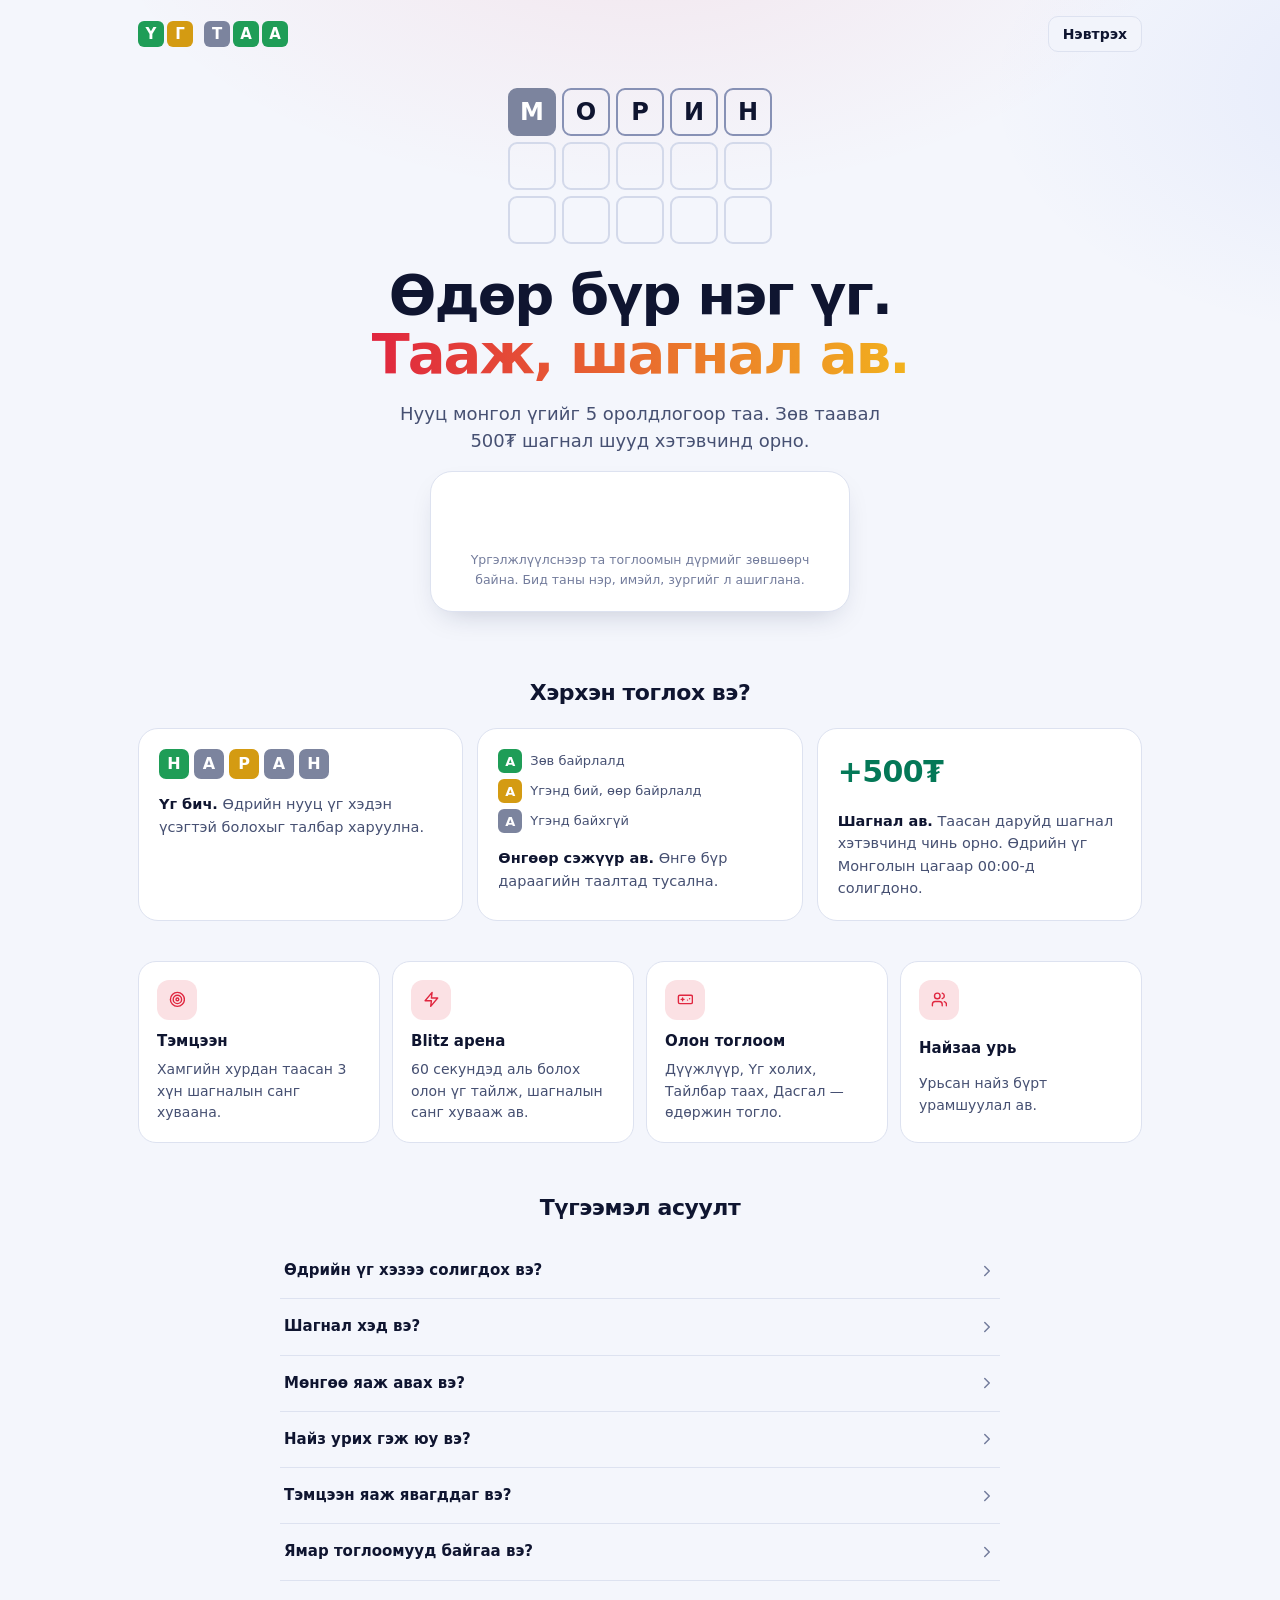
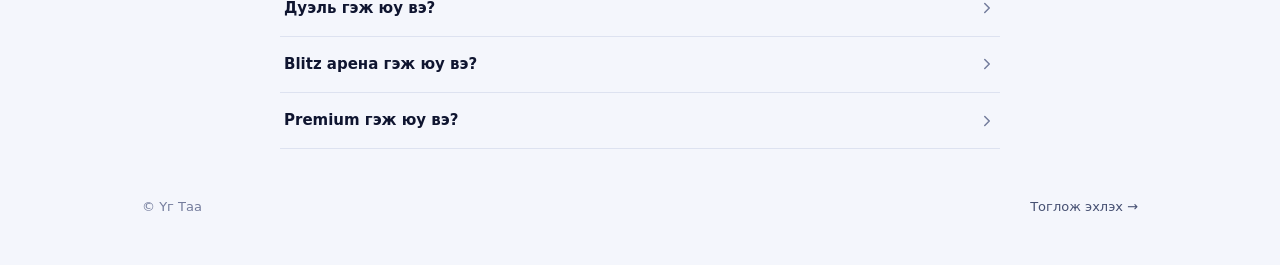
==== index.html @ ca72cfa9 "v7.2: More ways to earn — duels, revives, weekly Premium, sponsors - Duel: 1v1 staked Blitz on ident" ====
<!doctype html>
<html lang="mn">
<head>
  <meta charset="utf-8">
  <meta name="viewport" content="width=device-width, initial-scale=1, viewport-fit=cover">
  <title>Үг Таа — Өдөр бүр шинэ монгол үг</title>
  <meta name="description" content="Өдөр бүр нэг нууц монгол үгийг 5 оролдлогоор таа. Дүүжлүүр, Үг холих, Тайлбар таах, Blitz арена — мөнгөн шагнал, тэмцээн, найзуудтайгаа өрсөлдөөн.">
  <meta http-equiv="Content-Security-Policy" content="default-src 'self'; script-src 'self' 'sha256-nlS+d8KYnRBA+S2OJhZSYxseZldWnzMg7IrddpOJEwk=' https://accounts.google.com/gsi/client https://cdn.jsdelivr.net; style-src 'self' 'unsafe-inline' https://fonts.googleapis.com https://accounts.google.com/gsi/style; font-src 'self' https://fonts.gstatic.com; img-src 'self' data: blob: https:; connect-src 'self' https://accounts.google.com/gsi/; frame-src https://accounts.google.com/gsi/; worker-src 'self'; manifest-src 'self'; base-uri 'self'; form-action 'self'; object-src 'none'">
  <meta name="theme-color" content="#0a0f1f">
  <meta name="color-scheme" content="dark light">
  <meta name="apple-mobile-web-app-capable" content="yes">
  <meta name="mobile-web-app-capable" content="yes">
  <meta name="apple-mobile-web-app-status-bar-style" content="black-translucent">
  <meta name="apple-mobile-web-app-title" content="Үг Таа">
  <meta property="og:type" content="website">
  <meta property="og:title" content="Үг Таа — Өдөр бүр шинэ монгол үг">
  <meta property="og:description" content="Нууц үгийг 5 оролдлогоор тааж, мөнгөн шагнал ав. Найзуудтайгаа өрсөлд!">
  <meta property="og:url" content="https://vgtaa.fwh.is/">
  <meta property="og:image" content="https://vgtaa.fwh.is/icons/og.png">
  <meta property="og:image:width" content="1200">
  <meta property="og:image:height" content="630">
  <meta name="twitter:card" content="summary_large_image">
  <link rel="manifest" href="manifest.webmanifest">
  <link rel="icon" href="icons/icon.svg" type="image/svg+xml">
  <link rel="apple-touch-icon" href="icons/apple-touch-icon.png">
  <link rel="preconnect" href="https://fonts.googleapis.com">
  <link rel="preconnect" href="https://fonts.gstatic.com" crossorigin>
  <link rel="stylesheet" href="https://fonts.googleapis.com/css2?family=Rubik:wght@400..800&display=swap">
  <link rel="stylesheet" href="index.css?v=7.2.0">
  <script>(function(){try{var p=JSON.parse(localStorage.getItem('ugtaa:prefs')||'{}'),d=document.documentElement;if(p.theme==='dark'||p.theme==='light')d.setAttribute('data-theme',p.theme);if(p.contrast)d.setAttribute('data-contrast','high');}catch(e){}})();</script>
</head>
<body>
  <a class="skip-link" href="#main">Үндсэн агуулга руу шилжих</a>

  <!-- ===== Ачаалж байна ===== -->
  <div class="splash" id="splash" aria-hidden="true">
    <div class="logo-tiles logo-lg">
      <span class="lt s-correct">Ү</span><span class="lt s-present">Г</span><span class="lt-gap"></span><span class="lt s-absent">Т</span><span class="lt s-correct">А</span><span class="lt s-correct">А</span>
    </div>
  </div>

  <!-- ===== Нүүр хуудас (нэвтрээгүй) ===== -->
  <div class="landing" id="landing" hidden>
    <header class="landing-top">
      <a class="brand" href="./" aria-label="Үг Таа">
        <span class="logo-tiles"><span class="lt s-correct">Ү</span><span class="lt s-present">Г</span><span class="lt-gap"></span><span class="lt s-absent">Т</span><span class="lt s-correct">А</span><span class="lt s-correct">А</span></span>
      </a>
      <a class="btn btn-ghost btn-sm" href="#login">Нэвтрэх</a>
    </header>

    <section class="hero">
      <div class="hero-board" id="hero-board" aria-hidden="true"></div>
      <h1 class="hero-title">Өдөр бүр нэг үг.<br><span class="accent-text">Тааж, шагнал ав.</span></h1>
      <p class="hero-sub" id="hero-sub">Нууц монгол үгийг 5 оролдлогоор таа. Зөв таавал мөнгөн шагнал шууд хэтэвчинд орно.</p>
      <div class="hero-live" id="hero-live" hidden></div>

      <div class="login-card" id="login">
        <div class="inapp-warning" id="inapp-warning" hidden></div>
        <div class="ref-note" id="ref-note" hidden></div>
        <div class="gsi-slot" id="gsi-btn" data-gsi></div>
        <p class="gsi-fallback" id="gsi-fallback" hidden>Google нэвтрэлт ачаалагдсангүй. Интернэтээ шалгаад <button type="button" class="link-btn" data-action="reload">дахин ачаалах</button>.</p>
        <p class="fine">Үргэлжлүүлснээр та тоглоомын дүрмийг зөвшөөрч байна. Бид таны нэр, имэйл, зургийг л ашиглана.</p>
      </div>
    </section>

    <section class="how">
      <h2 class="section-h">Хэрхэн тоглох вэ?</h2>
      <ol class="steps">
        <li class="step">
          <div class="step-demo">
            <span class="tile mini" data-state="correct">Н</span><span class="tile mini" data-state="absent">А</span><span class="tile mini" data-state="present">Р</span><span class="tile mini" data-state="absent">А</span><span class="tile mini" data-state="absent">Н</span>
          </div>
          <div class="step-text"><b>Үг бич.</b> Өдрийн нууц үг хэдэн үсэгтэй болохыг талбар харуулна.</div>
        </li>
        <li class="step">
          <div class="step-legend">
            <span><span class="tile mini" data-state="correct">А</span> Зөв байрлалд</span>
            <span><span class="tile mini" data-state="present">А</span> Үгэнд бий, өөр байрлалд</span>
            <span><span class="tile mini" data-state="absent">А</span> Үгэнд байхгүй</span>
          </div>
          <div class="step-text"><b>Өнгөөр сэжүүр ав.</b> Өнгө бүр дараагийн таалтад тусална.</div>
        </li>
        <li class="step">
          <div class="step-reward" id="step-reward">+5,000₮</div>
          <div class="step-text"><b>Шагнал ав.</b> Таасан даруйд шагнал хэтэвчинд чинь орно. Өдрийн үг Монголын цагаар 00:00-д солигдоно.</div>
        </li>
      </ol>
    </section>

    <section class="features">
      <div class="feature"><div class="feature-ic" data-icon="target"></div><b>Тэмцээн</b><span>Хамгийн хурдан таасан 3 хүн шагналын санг хуваана.</span></div>
      <div class="feature"><div class="feature-ic" data-icon="zap"></div><b>Blitz арена</b><span>60 секундэд аль болох олон үг тайлж, шагналын санг хувааж ав.</span></div>
      <div class="feature"><div class="feature-ic" data-icon="gamepad"></div><b>Олон тоглоом</b><span>Дүүжлүүр, Үг холих, Тайлбар таах, Дасгал — өдөржин тогло.</span></div>
      <div class="feature"><div class="feature-ic" data-icon="users"></div><b>Найзаа урь</b><span>Урьсан найз бүрт урамшуулал ав.</span></div>
    </section>

    <section class="faq">
      <h2 class="section-h">Түгээмэл асуулт</h2>
      <div id="faq-list"></div>
    </section>

    <footer class="landing-foot">
      <span>© Үг Таа</span>
      <a href="#login">Тоглож эхлэх →</a>
    </footer>
  </div>

  <!-- ===== Апп (нэвтэрсэн) ===== -->
  <div class="app" id="app" hidden>
    <header class="topbar">
      <a class="brand" href="#/play" aria-label="Үг Таа — өдрийн үг">
        <span class="logo-tiles"><span class="lt s-correct">Ү</span><span class="lt s-present">Г</span><span class="lt-gap"></span><span class="lt s-absent">Т</span><span class="lt s-correct">А</span><span class="lt s-correct">А</span></span>
      </a>
      <div class="topbar-actions">
        <button class="icon-btn" type="button" data-action="help" aria-label="Заавар" data-icon="help"></button>
        <button class="icon-btn" type="button" data-action="stats" aria-label="Статистик" data-icon="chart"></button>
        <button class="icon-btn" type="button" data-action="settings" aria-label="Тохиргоо" data-icon="sliders"></button>
        <a class="balance-pill" href="#/wallet" aria-label="Хэтэвч"><span id="balance">0</span><span class="cur">₮</span></a>
      </div>
    </header>

    <main id="main" tabindex="-1">
      <section class="page page-play" id="page-play" hidden>
        <div class="play-head">
          <div class="play-title">
            <div class="play-mode" id="play-mode">Өдрийн үг</div>
            <div class="play-meta" id="play-meta">&nbsp;</div>
          </div>
          <div class="play-badges" id="play-badges"></div>
        </div>
        <div class="play-banner" id="play-banner" hidden></div>
        <div class="hint-strip" id="hint-strip" hidden></div>
        <div class="board-wrap" id="board-wrap">
          <div class="board" id="board" role="grid" aria-label="Тоглоомын талбар"></div>
        </div>
        <div class="play-foot" id="play-foot" hidden></div>
        <div class="keyboard" id="keyboard" role="group" aria-label="Монгол гар"></div>
      </section>

      <section class="page" id="page-archive" hidden></section>
      <section class="page" id="page-games" hidden></section>
      <section class="page page-mini" id="page-g" hidden></section>
      <section class="page" id="page-leaders" hidden></section>
      <section class="page" id="page-tournament" hidden></section>
      <section class="page" id="page-wallet" hidden></section>
      <section class="page" id="page-topup" hidden></section>
      <section class="page" id="page-profile" hidden></section>
      <section class="page" id="page-referral" hidden></section>
      <section class="page" id="page-premium" hidden></section>
      <section class="page page-wide" id="page-admin" hidden></section>
    </main>

    <nav class="tabbar" aria-label="Үндсэн цэс">
      <a class="tab" href="#/play" data-tab="play"><span data-icon="grid"></span><span>Тоглох</span></a>
      <a class="tab" href="#/games" data-tab="games"><span data-icon="gamepad"></span><span>Тоглоом</span></a>
      <a class="tab" href="#/tournament" data-tab="tournament"><span data-icon="target"></span><span>Тэмцээн</span></a>
      <a class="tab" href="#/wallet" data-tab="wallet"><span data-icon="wallet"></span><span>Хэтэвч</span></a>
      <a class="tab" href="#/profile" data-tab="profile"><span data-icon="user"></span><span>Би</span></a>
    </nav>
  </div>

  <div class="toasts" id="toasts" aria-live="polite" aria-atomic="false"></div>
  <div id="modal-root"></div>
  <div class="offline-bar" id="offline-bar" hidden>Интернэт холболт тасарлаа — дахин холбогдохыг хүлээж байна…</div>
  <canvas class="confetti" id="confetti" aria-hidden="true"></canvas>

  <noscript><div class="noscript">Үг Таа тоглохын тулд хөтчийнхөө JavaScript-ийг идэвхжүүлнэ үү.</div></noscript>

  <script src="https://accounts.google.com/gsi/client" async defer></script>
  <script src="index.js?v=7.2.0" defer></script>
</body>
</html>
---- index.css ----
/* ============================================================
   Үг Таа — index.css v6
   Дизайны токенууд → суурь → бүрэлдэхүүн → хуудсууд
   ============================================================ */

/* ── 1. Токенууд ─────────────────────────────────────────── */
:root {
  --font: 'Rubik', system-ui, -apple-system, 'Segoe UI', Roboto, 'Noto Sans', sans-serif;
  --mono: ui-monospace, 'SF Mono', 'Cascadia Mono', Menlo, Consolas, monospace;

  --bg: #0a0f1f;
  --bg-soft: #0e1530;
  --surface: #131b36;
  --surface-2: #1a2447;
  --surface-3: #222e59;
  --line: #243060;
  --line-strong: #34427a;
  --text: #eef1fb;
  --text-2: #aeb7d8;
  --text-3: #7883ab;

  --accent: #ef3e55;
  --accent-hover: #ff566b;
  --gold: #f6bd3a;
  --gold-text: #f6bd3a;
  --blue: #6b93ff;
  --good: #34d399;
  --warn: #fbbf24;
  --bad: #fb7185;

  --correct: #22a45d;
  --present: #dba21f;
  --absent: #2b3558;
  --tile-ink: #ffffff;
  --tile-line: #2b3868;
  --tile-line-strong: #5d6ca8;
  --key-bg: #283361;
  --key-ink: #eef1fb;
  --absent-key-ink: rgba(238, 241, 251, .5);
  --bar: #56628f;

  --radius: 16px;
  --radius-sm: 10px;
  --shadow: 0 12px 32px -12px rgba(0, 0, 0, .55);
  --glow: radial-gradient(900px 480px at 50% -10%, rgba(239, 62, 85, .16), transparent 60%),
          radial-gradient(700px 420px at 110% 10%, rgba(107, 147, 255, .14), transparent 60%);

  --topbar-h: 56px;
  --tabbar-h: 62px;
  --tabbar-gap: 0px;
  --safe-b: env(safe-area-inset-bottom, 0px);
  --maxw: 560px;
  color-scheme: dark;
}

@media (prefers-color-scheme: light) {
  :root:not([data-theme="dark"]) {
    --bg: #f4f6fc; --bg-soft: #eaeef9; --surface: #ffffff; --surface-2: #f2f4fb; --surface-3: #e6eaf6;
    --line: #dde2f0; --line-strong: #c2cae1; --text: #0f1530; --text-2: #465072; --text-3: #737c9c;
    --accent: #e0263f; --accent-hover: #c91c34; --gold: #f2b21e; --gold-text: #9a6700; --blue: #3563e9;
    --good: #047857; --warn: #b45309; --bad: #e11d48;
    --correct: #1f9d57; --present: #d49b12; --absent: #7c849e; --tile-line: #d3d9ea; --tile-line-strong: #8791b5;
    --key-bg: #dfe4f2; --key-ink: #0f1530; --absent-key-ink: #ffffff; --bar: #a7afc8;
    --shadow: 0 12px 30px -14px rgba(20, 30, 70, .25);
    --glow: radial-gradient(900px 480px at 50% -10%, rgba(224, 38, 63, .08), transparent 60%),
            radial-gradient(700px 420px at 110% 10%, rgba(53, 99, 233, .08), transparent 60%);
    color-scheme: light;
  }
}
:root[data-theme="light"] {
  --bg: #f4f6fc; --bg-soft: #eaeef9; --surface: #ffffff; --surface-2: #f2f4fb; --surface-3: #e6eaf6;
  --line: #dde2f0; --line-strong: #c2cae1; --text: #0f1530; --text-2: #465072; --text-3: #737c9c;
  --accent: #e0263f; --accent-hover: #c91c34; --gold: #f2b21e; --gold-text: #9a6700; --blue: #3563e9;
  --good: #047857; --warn: #b45309; --bad: #e11d48;
  --correct: #1f9d57; --present: #d49b12; --absent: #7c849e; --tile-line: #d3d9ea; --tile-line-strong: #8791b5;
  --key-bg: #dfe4f2; --key-ink: #0f1530; --absent-key-ink: #ffffff; --bar: #a7afc8;
  --shadow: 0 12px 30px -14px rgba(20, 30, 70, .25);
  --glow: radial-gradient(900px 480px at 50% -10%, rgba(224, 38, 63, .08), transparent 60%),
          radial-gradient(700px 420px at 110% 10%, rgba(53, 99, 233, .08), transparent 60%);
  color-scheme: light;
}
/* Өнгө ялгах горим (улбар шар / цэнхэр) */
:root[data-contrast="high"] { --correct: #f5793a; --present: #3ea0f7; }

/* ── 2. Суурь ────────────────────────────────────────────── */
*, *::before, *::after { box-sizing: border-box; }
* { margin: 0; }
html { -webkit-text-size-adjust: 100%; -webkit-tap-highlight-color: transparent; }
body {
  font: 400 15px/1.55 var(--font);
  color: var(--text);
  background: var(--glow), var(--bg);
  background-attachment: fixed;
  min-height: 100vh;
  min-height: 100dvh;
  -webkit-font-smoothing: antialiased;
  overflow-x: hidden;
}
body.has-modal { overflow: hidden; }
a { color: inherit; text-decoration: none; }
button, input, select, textarea { font: inherit; color: inherit; }
button { cursor: pointer; background: none; border: 0; padding: 0; }
button:disabled { cursor: not-allowed; }
img, svg { display: block; max-width: 100%; }
[hidden] { display: none !important; }
:focus-visible { outline: 2px solid var(--blue); outline-offset: 2px; border-radius: 6px; }
::selection { background: color-mix(in srgb, var(--accent) 35%, transparent); }

.i { width: 1.2em; height: 1.2em; flex: none; fill: none; stroke: currentColor; stroke-width: 2; stroke-linecap: round; stroke-linejoin: round; }
.i.gold { color: var(--gold-text); width: 1em; height: 1em; display: inline-block; vertical-align: -2px; }
.muted { color: var(--text-3); }
.small { font-size: 13px; }
.center { text-align: center; }
.mono { font-family: var(--mono); font-variant-numeric: tabular-nums; letter-spacing: .02em; }
.pos { color: var(--good); }
.gold { color: var(--gold-text); }
.sr-only { position: absolute; width: 1px; height: 1px; overflow: hidden; clip: rect(0 0 0 0); white-space: nowrap; }

.skip-link { position: absolute; left: 12px; top: -48px; z-index: 100; background: var(--accent); color: #fff; padding: 8px 14px; border-radius: 10px; }
.skip-link:focus { top: 12px; }
.noscript { padding: 40px 20px; text-align: center; }

/* ── 3. Лого (үсгийн нүд) ────────────────────────────────── */
.logo-tiles { display: inline-flex; align-items: center; gap: 3px; }
.lt {
  width: 26px; height: 26px; border-radius: 6px; display: grid; place-items: center;
  font: 800 15px/1 var(--font); color: #fff; letter-spacing: 0;
}
.lt-gap { width: 5px; }
.lt.s-correct { background: var(--correct); }
.lt.s-present { background: var(--present); }
.lt.s-absent { background: var(--absent); }
.logo-lg .lt { width: 52px; height: 52px; border-radius: 11px; font-size: 30px; }
.logo-lg .lt-gap { width: 10px; }
.logo-lg { gap: 6px; }

.splash {
  position: fixed; inset: 0; z-index: 200; display: grid; place-items: center;
  background: var(--glow), var(--bg); transition: opacity .35s ease, visibility .35s;
}
.splash .lt { animation: splash-in .6s cubic-bezier(.2, .8, .3, 1.3) both; }
.splash .lt:nth-child(2) { animation-delay: .07s; }
.splash .lt:nth-child(4) { animation-delay: .14s; }
.splash .lt:nth-child(5) { animation-delay: .21s; }
.splash .lt:nth-child(6) { animation-delay: .28s; }
.splash.hide { opacity: 0; visibility: hidden; }
@keyframes splash-in { from { transform: scale(.4) rotateX(80deg); opacity: 0; } to { transform: none; opacity: 1; } }

/* ── 4. Товч ─────────────────────────────────────────────── */
.btn {
  display: inline-flex; align-items: center; justify-content: center; gap: 8px;
  height: 44px; padding: 0 18px; border-radius: 12px; border: 1px solid transparent;
  font: 600 15px/1 var(--font); white-space: nowrap; user-select: none;
  transition: transform .12s ease, background-color .15s ease, box-shadow .15s ease, opacity .15s ease;
}
.btn:active:not(:disabled) { transform: scale(.97); }
.btn:disabled { opacity: .55; }
.btn-primary { background: var(--accent); color: #fff; box-shadow: 0 8px 20px -10px var(--accent); }
.btn-primary:hover:not(:disabled) { background: var(--accent-hover); }
.btn-gold { background: linear-gradient(135deg, #fbd46a, #f0a51a); color: #2b1d00; box-shadow: 0 8px 22px -10px #f0a51a; }
.btn-ghost { background: var(--surface-2); color: var(--text); border-color: var(--line); }
.btn-ghost:hover:not(:disabled) { background: var(--surface-3); }
.btn-danger { background: var(--bad); color: #fff; }
.btn-danger-ghost { color: var(--bad); border-color: color-mix(in srgb, var(--bad) 40%, transparent); background: transparent; }
.btn-sm { height: 36px; padding: 0 14px; font-size: 14px; border-radius: 10px; }
.btn-xs { height: 30px; padding: 0 10px; font-size: 13px; border-radius: 9px; gap: 5px; }
.btn-lg { height: 54px; font-size: 16px; border-radius: 14px; }
.btn-block { width: 100%; white-space: normal; text-align: center; line-height: 1.25; height: auto; min-height: 44px; padding-top: 10px; padding-bottom: 10px; }
.btn-block.btn-lg { min-height: 54px; }
.link-btn { color: var(--blue); text-decoration: underline; }

.icon-btn {
  width: 40px; height: 40px; display: inline-grid; place-items: center; border-radius: 12px;
  color: var(--text-2); transition: background-color .15s, color .15s;
}
.icon-btn:hover { background: var(--surface-2); color: var(--text); }
.icon-btn .i { width: 22px; height: 22px; }
.icon-btn.sm { width: 32px; height: 32px; border-radius: 9px; }
.icon-btn.sm .i { width: 17px; height: 17px; }
.icon-btn.danger:hover { color: var(--bad); }

.chip {
  display: inline-flex; align-items: center; gap: 5px; height: 28px; padding: 0 10px;
  border-radius: 999px; background: var(--surface-2); border: 1px solid var(--line);
  font-size: 13px; font-weight: 600; color: var(--text-2); white-space: nowrap;
}
.chip .i { width: 15px; height: 15px; }
.chip-flame { color: #ff8a3d; border-color: color-mix(in srgb, #ff8a3d 35%, transparent); background: color-mix(in srgb, #ff8a3d 12%, var(--surface)); }
.chip-target { color: var(--accent); border-color: color-mix(in srgb, var(--accent) 35%, transparent); }
.chip-gold { color: var(--gold-text); border-color: color-mix(in srgb, var(--gold) 45%, transparent); background: color-mix(in srgb, var(--gold) 12%, var(--surface)); }
.chip-live { color: var(--text); }
.chip-xs { height: 20px; font-size: 11px; padding: 0 7px; vertical-align: 2px; }

.badge {
  display: inline-flex; align-items: center; height: 22px; padding: 0 8px; border-radius: 6px;
  font-size: 12px; font-weight: 600; background: var(--surface-3); color: var(--text-2); white-space: nowrap;
}
.badge-good { background: color-mix(in srgb, var(--good) 16%, transparent); color: var(--good); }
.badge-warn { background: color-mix(in srgb, var(--warn) 18%, transparent); color: var(--warn); }
.badge-bad { background: color-mix(in srgb, var(--bad) 16%, transparent); color: var(--bad); }

.pulse-dot { width: 8px; height: 8px; border-radius: 50%; background: var(--good); display: inline-block; box-shadow: 0 0 0 0 var(--good); animation: pulse 1.8s infinite; }
@keyframes pulse { 0% { box-shadow: 0 0 0 0 color-mix(in srgb, var(--good) 60%, transparent); } 70% { box-shadow: 0 0 0 8px transparent; } 100% { box-shadow: 0 0 0 0 transparent; } }

.spinner { width: 28px; height: 28px; border-radius: 50%; border: 3px solid var(--line); border-top-color: var(--accent); animation: spin .8s linear infinite; display: inline-block; }
@keyframes spin { to { transform: rotate(360deg); } }

/* ── 5. Маягт ────────────────────────────────────────────── */
.form { display: grid; gap: 14px; }
.form-intro { color: var(--text-2); font-size: 14px; }
.field { display: grid; gap: 6px; }
.field-label { font-size: 13px; font-weight: 600; color: var(--text-2); }
.field-hint { font-size: 12px; color: var(--text-3); }
.input {
  width: 100%; min-height: 46px; padding: 11px 14px; border-radius: 12px;
  background: var(--surface-2); border: 1px solid var(--line); color: var(--text); font-size: 16px;
  transition: border-color .15s, box-shadow .15s;
}
textarea.input { resize: vertical; line-height: 1.5; }
select.input { appearance: none; background-image: linear-gradient(45deg, transparent 50%, var(--text-3) 50%), linear-gradient(135deg, var(--text-3) 50%, transparent 50%); background-position: calc(100% - 20px) 50%, calc(100% - 15px) 50%; background-size: 5px 5px; background-repeat: no-repeat; padding-right: 36px; }
.input:focus { outline: none; border-color: var(--blue); box-shadow: 0 0 0 3px color-mix(in srgb, var(--blue) 25%, transparent); }
.input.invalid { border-color: var(--bad); }
.input::placeholder { color: var(--text-3); }
.input-group { display: flex; gap: 8px; }
.input-group .btn { height: 46px; }
.check { display: flex; gap: 10px; align-items: flex-start; font-size: 14px; cursor: pointer; }
.check input { width: 18px; height: 18px; margin-top: 2px; accent-color: var(--accent); }
.form-inline { grid-template-columns: 1fr 1fr auto; align-items: end; }

.switch { appearance: none; width: 46px; height: 28px; border-radius: 999px; background: var(--surface-3); border: 1px solid var(--line-strong); position: relative; cursor: pointer; transition: background-color .2s; flex: none; }
.switch::after { content: ''; position: absolute; top: 3px; left: 3px; width: 20px; height: 20px; border-radius: 50%; background: #fff; box-shadow: 0 1px 3px rgba(0,0,0,.3); transition: transform .2s; }
.switch:checked { background: var(--correct); border-color: var(--correct); }
.switch:checked::after { transform: translateX(18px); }

.seg { display: flex; gap: 4px; padding: 4px; border-radius: 14px; background: var(--surface); border: 1px solid var(--line); margin: 0 0 14px; overflow-x: auto; scrollbar-width: none; }
.seg::-webkit-scrollbar { display: none; }
.seg button { flex: 1; height: 36px; padding: 0 12px; border-radius: 10px; font-size: 14px; font-weight: 600; color: var(--text-2); white-space: nowrap; transition: background-color .15s, color .15s; }
.seg button[aria-selected="true"], .seg button[aria-checked="true"] { background: var(--surface-3); color: var(--text); box-shadow: 0 1px 0 var(--line-strong) inset; }
.seg-sm { margin: 0; flex: none; }
.seg-sm button { height: 30px; font-size: 13px; padding: 0 10px; }

/* ── 6. Карт, жагсаалт ───────────────────────────────────── */
.card { background: var(--surface); border: 1px solid var(--line); border-radius: var(--radius); padding: 16px; margin-bottom: 14px; }
.card-h { font-size: 15px; font-weight: 700; margin-bottom: 12px; }
.sub-h { font-size: 13px; font-weight: 700; text-transform: uppercase; letter-spacing: .06em; color: var(--text-3); margin: 22px 2px 10px; }
.note { display: flex; align-items: center; gap: 10px; padding: 12px 14px; border-radius: 12px; background: var(--surface-2); border: 1px solid var(--line); font-size: 14px; color: var(--text-2); margin: 10px 0; }
.note .i { color: var(--blue); }
.note-link { color: var(--text); }
.note-link > .i:last-child { margin-left: auto; color: var(--text-3); }
.note-warn { border-color: color-mix(in srgb, var(--warn) 40%, transparent); background: color-mix(in srgb, var(--warn) 10%, var(--surface)); }
.note-warn .i { color: var(--warn); }

.list { list-style: none; padding: 0; display: grid; gap: 8px; }
.list-item { display: flex; align-items: center; gap: 12px; padding: 10px 12px; background: var(--surface); border: 1px solid var(--line); border-radius: 14px; min-height: 58px; }
.list-item.me { border-color: color-mix(in srgb, var(--blue) 60%, transparent); background: color-mix(in srgb, var(--blue) 8%, var(--surface)); }
.li-main { flex: 1; min-width: 0; display: grid; gap: 1px; }
.li-title { font-weight: 600; white-space: nowrap; overflow: hidden; text-overflow: ellipsis; }
.li-sub { font-size: 12.5px; color: var(--text-3); white-space: nowrap; overflow: hidden; text-overflow: ellipsis; }
.li-end { display: grid; justify-items: end; gap: 3px; text-align: right; font-variant-numeric: tabular-nums; }
.li-end small { font-size: 11.5px; color: var(--text-3); }
.li-ic { width: 38px; height: 38px; border-radius: 12px; display: grid; place-items: center; background: var(--surface-2); color: var(--text-2); flex: none; }
.li-ic.pos { color: var(--good); background: color-mix(in srgb, var(--good) 12%, var(--surface)); }
.rank { width: 26px; text-align: center; font-weight: 700; color: var(--text-3); font-variant-numeric: tabular-nums; flex: none; }

.avatar {
  --s: 40px; width: var(--s); height: var(--s); border-radius: 50%; position: relative; flex: none; overflow: hidden;
  background: hsl(var(--h, 220) 55% 46%); display: grid; place-items: center; color: #fff;
  font: 700 calc(var(--s) * .42)/1 var(--font);
}
.avatar img { position: absolute; inset: 0; width: 100%; height: 100%; object-fit: cover; }
.avatar.ring-gold { box-shadow: 0 0 0 2px var(--bg), 0 0 0 4px var(--gold); }

.empty { display: grid; justify-items: center; gap: 8px; text-align: center; padding: 36px 16px; color: var(--text-2); }
.empty-ic { width: 56px; height: 56px; border-radius: 18px; display: grid; place-items: center; background: var(--surface-2); color: var(--text-3); margin-bottom: 4px; }
.empty-ic .i { width: 26px; height: 26px; }
.empty-t { font-weight: 700; color: var(--text); }
.empty-p { font-size: 14px; max-width: 320px; }
.empty .btn { margin-top: 8px; }

.skel-list { display: grid; gap: 10px; }
.skel { height: 62px; border-radius: 14px; background: linear-gradient(90deg, var(--surface) 25%, var(--surface-2) 50%, var(--surface) 75%); background-size: 200% 100%; animation: shimmer 1.3s infinite; }
@keyframes shimmer { from { background-position: 200% 0; } to { background-position: -200% 0; } }

.progress { height: 10px; border-radius: 999px; background: var(--surface-3); overflow: hidden; margin: 10px 0 8px; }
.progress span { display: block; height: 100%; border-radius: inherit; background: linear-gradient(90deg, var(--blue), var(--correct)); transition: width .6s ease; }
.row-2 { display: grid; grid-template-columns: 1fr 1fr; gap: 10px; }

/* ── 7. Toast ────────────────────────────────────────────── */
.toasts { position: fixed; top: calc(var(--topbar-h) + 10px); left: 50%; transform: translateX(-50%); z-index: 150; display: grid; gap: 8px; justify-items: center; width: min(92vw, 420px); pointer-events: none; }
.toast {
  padding: 11px 16px; border-radius: 12px; font-weight: 600; font-size: 14.5px; text-align: center;
  background: var(--text); color: var(--bg); box-shadow: var(--shadow);
  transform: translateY(-10px) scale(.96); opacity: 0; transition: transform .22s ease, opacity .22s ease;
}
.toast.in { transform: none; opacity: 1; }
.toast.out { transform: translateY(-6px); opacity: 0; }
.toast-success { background: var(--correct); color: #fff; }
.toast-error { background: var(--accent); color: #fff; }

/* ── 8. Модал ────────────────────────────────────────────── */
.modal-backdrop {
  position: fixed; inset: 0; z-index: 120; display: grid; place-items: center; padding: 16px;
  background: rgba(4, 7, 18, .6); backdrop-filter: blur(4px); opacity: 0; transition: opacity .2s ease;
}
.modal-backdrop.open { opacity: 1; }
.modal {
  width: min(100%, 460px); max-height: calc(100dvh - 32px); overflow: auto; overscroll-behavior: contain;
  background: var(--bg-soft); border: 1px solid var(--line); border-radius: 22px; box-shadow: var(--shadow);
  transform: translateY(16px) scale(.98); transition: transform .22s cubic-bezier(.2, .8, .3, 1);
}
.modal:focus { outline: none; }
.modal-backdrop.open .modal { transform: none; }
.modal-sm { width: min(100%, 400px); }
.modal-head { position: sticky; top: 0; z-index: 1; display: flex; align-items: center; justify-content: space-between; gap: 8px; padding: 14px 12px 6px 20px; background: var(--bg-soft); }
.modal-title { font-size: 18px; font-weight: 700; }
.modal-body { padding: 6px 20px 20px; display: grid; gap: 14px; }
.modal-body > p { color: var(--text-2); font-size: 14.5px; }
.modal-actions { display: flex; gap: 10px; justify-content: flex-end; margin-top: 4px; }
.modal-actions .btn { flex: 1; }
.modal-loading { display: grid; place-items: center; padding: 40px; }
.confirm-msg { color: var(--text-2); }
.confirm-msg b { color: var(--text); }

@media (max-width: 600px) {
  .modal-backdrop { place-items: end center; padding: 0; }
  .modal { width: 100%; max-height: 92dvh; border-radius: 22px 22px 0 0; padding-bottom: var(--safe-b); transform: translateY(40px); }
}

/* ── 9. Апп бүтэц ────────────────────────────────────────── */
.topbar {
  position: sticky; top: 0; z-index: 60; height: var(--topbar-h);
  display: flex; align-items: center; justify-content: space-between; gap: 8px;
  padding: 0 8px 0 14px; max-width: 100%;
  background: color-mix(in srgb, var(--bg) 82%, transparent); backdrop-filter: blur(14px);
  border-bottom: 1px solid var(--line);
}
.brand { display: inline-flex; align-items: center; }
.topbar-actions { display: flex; align-items: center; gap: 2px; }
.balance-pill {
  display: inline-flex; align-items: baseline; gap: 2px; height: 34px; padding: 0 12px; margin-left: 6px;
  align-items: center; border-radius: 999px; font-weight: 700; font-variant-numeric: tabular-nums;
  background: color-mix(in srgb, var(--gold) 14%, var(--surface)); border: 1px solid color-mix(in srgb, var(--gold) 40%, transparent);
  color: var(--gold-text);
}
.balance-pill .cur { font-size: .85em; opacity: .85; }
.balance-pill.bump { animation: bump .6s ease; }
@keyframes bump { 30% { transform: scale(1.15); box-shadow: 0 0 0 6px color-mix(in srgb, var(--gold) 25%, transparent); } }

main { outline: none; }
.page { width: 100%; max-width: var(--maxw); margin: 0 auto; padding: 18px 16px calc(var(--tabbar-h) + var(--tabbar-gap) + var(--safe-b) + 28px); }
.page-wide { max-width: 980px; }
.page-head { display: flex; flex-wrap: wrap; align-items: flex-start; justify-content: space-between; gap: 10px 12px; margin-bottom: 16px; }
.page-title { font-size: 26px; font-weight: 800; letter-spacing: -.02em; line-height: 1.2; }
.page-sub { color: var(--text-2); font-size: 14px; margin-top: 4px; max-width: 460px; }

.tabbar {
  position: fixed; left: 0; right: 0; bottom: 0; z-index: 60;
  height: calc(var(--tabbar-h) + var(--safe-b)); padding: 0 6px var(--safe-b);
  display: grid; grid-template-columns: repeat(5, 1fr);
  background: color-mix(in srgb, var(--bg) 88%, transparent); backdrop-filter: blur(14px);
  border-top: 1px solid var(--line);
}
.tab { display: grid; place-content: center; justify-items: center; gap: 3px; font-size: 11.5px; font-weight: 600; color: var(--text-3); position: relative; transition: color .15s; }
.tab .i { width: 23px; height: 23px; }
.tab.active { color: var(--text); }
.tab.active::before { content: ''; position: absolute; top: 0; width: 28px; height: 3px; border-radius: 0 0 3px 3px; background: var(--accent); }

@media (min-width: 900px) {
  :root { --tabbar-gap: 16px; }
  .tabbar { left: 50%; right: auto; bottom: 16px; transform: translateX(-50%); width: 480px; height: var(--tabbar-h); padding: 0 8px; border: 1px solid var(--line); border-radius: 22px; box-shadow: var(--shadow); }
  .tab.active::before { top: auto; bottom: 6px; width: 18px; height: 3px; border-radius: 3px; }
  .topbar { padding: 0 24px; }
}

.offline-bar { position: fixed; top: 0; left: 0; right: 0; z-index: 180; padding: 8px 16px; text-align: center; font-size: 13px; font-weight: 600; background: var(--warn); color: #231400; }
.confetti { position: fixed; inset: 0; width: 100%; height: 100%; pointer-events: none; z-index: 170; display: none; }
.confetti.on { display: block; }

/* ── 10. Тоглоомын хуудас ────────────────────────────────── */
.page-play {
  display: flex; flex-direction: column; gap: 6px;
  max-width: 540px; padding: 8px 8px 6px;
  height: calc(100vh - var(--topbar-h) - var(--tabbar-h) - var(--tabbar-gap) * 2 - var(--safe-b));
  height: calc(100svh - var(--topbar-h) - var(--tabbar-h) - var(--tabbar-gap) * 2 - var(--safe-b));
  min-height: 460px;
}
.play-head { display: flex; align-items: center; justify-content: space-between; gap: 8px; padding: 2px 6px 0; }
.play-mode { font-weight: 800; font-size: 16px; letter-spacing: -.01em; }
.play-meta { font-size: 12.5px; color: var(--text-3); }
.play-badges { display: flex; align-items: center; gap: 6px; }
.banner {
  display: flex; align-items: center; gap: 10px; padding: 9px 12px; border-radius: 12px;
  background: var(--surface); border: 1px solid var(--line); font-size: 13.5px; color: var(--text-2);
}
.banner > span { flex: 1; min-width: 0; }
.banner b { color: var(--text); }
.banner-gold { border-color: color-mix(in srgb, var(--gold) 45%, transparent); background: color-mix(in srgb, var(--gold) 10%, var(--surface)); }
.banner-gold > .i:first-child { color: var(--gold-text); }
.banner-accent { border-color: color-mix(in srgb, var(--accent) 45%, transparent); }
.banner-accent > .i { color: var(--accent); }

.board-wrap { flex: 1; min-height: 0; display: grid; place-items: center; }
.board { --cell: 58px; --gap: 6px; --cols: 5; display: grid; gap: var(--gap); }
.board .row { display: grid; grid-template-columns: repeat(var(--cols), var(--cell)); gap: var(--gap); }
.board .row.pending .tile { animation: pending 1s ease-in-out infinite; }
@keyframes pending { 50% { border-color: var(--text-3); } }
.board .tile { width: var(--cell); height: var(--cell); font-size: calc(var(--cell) * .5); border-radius: calc(var(--cell) * .15); }
.board-loading, .board-error { display: grid; justify-items: center; gap: 14px; text-align: center; color: var(--text-2); padding: 20px; max-width: 320px; }

.tile {
  display: grid; place-items: center; border: 2px solid var(--tile-line); background: transparent;
  font-weight: 700; line-height: 1; color: var(--text); user-select: none; text-transform: uppercase;
  transition: border-color .1s;
}
.tile[data-state="tbd"] { border-color: var(--tile-line-strong); }
.tile[data-state="correct"] { background: var(--correct); border-color: var(--correct); color: var(--tile-ink); }
.tile[data-state="present"] { background: var(--present); border-color: var(--present); color: var(--tile-ink); }
.tile[data-state="absent"] { background: var(--absent); border-color: var(--absent); color: var(--tile-ink); }
.tile.mini { width: 30px; height: 30px; font-size: 16px; border-radius: 7px; display: inline-grid; }

.tile.pop { animation: pop .1s ease-out; }
.tile.flip { animation: flip .46s ease-in-out; }
.tile.bounce { animation: bounce .9s ease both; }
.row.shake { animation: shake .5s ease; }
@keyframes pop { 50% { transform: scale(1.12); } }
@keyframes flip { 0% { transform: rotateX(0); } 50% { transform: rotateX(-90deg); } 100% { transform: rotateX(0); } }
@keyframes bounce { 0%, 20% { transform: translateY(0); } 40% { transform: translateY(-28%); } 50% { transform: translateY(4%); } 60% { transform: translateY(-12%); } 80% { transform: translateY(2%); } 100% { transform: translateY(0); } }
@keyframes shake { 10%, 90% { transform: translateX(-2px); } 20%, 80% { transform: translateX(4px); } 30%, 50%, 70% { transform: translateX(-7px); } 40%, 60% { transform: translateX(7px); } }

.play-foot { padding: 0 2px; }
.foot-result { display: flex; align-items: center; justify-content: space-between; gap: 10px; padding: 10px 12px; border-radius: 14px; background: var(--surface); border: 1px solid var(--line); }
.foot-result.won { border-color: color-mix(in srgb, var(--correct) 45%, transparent); }
.foot-next { display: grid; line-height: 1.25; }
.foot-next .muted { font-size: 12px; }
.foot-next b { font-size: 18px; letter-spacing: .02em; }
.foot-next b.big { font-size: 26px; }
.foot-actions { display: flex; gap: 8px; }

/* Гар */
.keyboard { --key-h: clamp(40px, 6.6svh, 56px); display: grid; gap: 6px; padding: 2px 0 2px; user-select: none; touch-action: manipulation; }
.kb-row { display: grid; grid-template-columns: repeat(12, 1fr); gap: 4px; }
.kb-row-enter { grid-template-columns: 1fr; }
.key {
  height: var(--key-h); border-radius: 8px; background: var(--key-bg); color: var(--key-ink);
  font: 600 clamp(14px, 4.1vw, 19px)/1 var(--font); display: grid; place-items: center; padding: 0;
  transition: background-color .15s, transform .08s; touch-action: manipulation; min-width: 0;
}
.key:active, .key.pressed { transform: scale(.92); filter: brightness(1.15); }
.key .i { width: 21px; height: 21px; }
.key-back { background: var(--surface-3); }
.key-enter {
  height: calc(var(--key-h) * .82); display: flex; gap: 8px; justify-content: center; align-items: center;
  background: var(--accent); color: #fff; font-size: 15px; font-weight: 700; letter-spacing: .02em;
}
.key[data-state="correct"] { background: var(--correct); color: #fff; }
.key[data-state="present"] { background: var(--present); color: #fff; }
.key[data-state="absent"] { background: var(--absent); color: var(--absent-key-ink); }
.keyboard.disabled .key-enter { opacity: .45; }
@media (min-width: 600px) { .kb-row { gap: 6px; } .keyboard { max-width: 520px; width: 100%; margin: 0 auto; } }

/* ── 11. Үр дүн, статистик ───────────────────────────────── */
.answer { display: grid; justify-items: center; gap: 10px; padding: 14px; border-radius: 16px; background: var(--surface); border: 1px solid var(--line); }
.answer-tiles { display: flex; gap: 5px; flex-wrap: wrap; justify-content: center; }
.answer .tile.mini { width: 38px; height: 38px; font-size: 20px; }
.answer-def { display: flex; gap: 8px; align-items: flex-start; color: var(--text-2); font-size: 14px; text-align: left; }
.answer-def .i { margin-top: 2px; color: var(--text-3); }
.reward-pop { display: grid; justify-items: center; gap: 6px; padding: 8px 0; }
.reward-amt { font-size: 40px; font-weight: 800; color: var(--good); letter-spacing: -.02em; animation: reward .6s cubic-bezier(.2, .9, .3, 1.4) both; font-variant-numeric: tabular-nums; }
@keyframes reward { from { transform: scale(.5); opacity: 0; } to { transform: none; opacity: 1; } }
.upsell { display: flex; align-items: center; gap: 10px; padding: 11px 14px; border-radius: 12px; font-size: 13.5px; color: var(--text-2); background: color-mix(in srgb, var(--gold) 9%, var(--surface)); border: 1px solid color-mix(in srgb, var(--gold) 35%, transparent); }
.upsell > .i:first-child { color: var(--gold-text); }
.upsell > span { flex: 1; }
.upsell b { color: var(--text); }

.stat-grid { display: grid; grid-template-columns: repeat(4, 1fr); gap: 8px; }
.stat-grid-3 { grid-template-columns: repeat(3, 1fr); }
.stat { padding: 12px 8px; border-radius: 14px; background: var(--surface); border: 1px solid var(--line); text-align: center; display: grid; gap: 2px; align-content: start; }
.stat-v { font-size: 22px; font-weight: 700; font-variant-numeric: tabular-nums; letter-spacing: -.01em; }
.stat-l { font-size: 12px; color: var(--text-3); line-height: 1.3; }
.stat-s { font-size: 11.5px; color: var(--text-3); }
.stat.warn { border-color: color-mix(in srgb, var(--warn) 45%, transparent); }
.modal .sub-h { margin: 4px 0 -4px; }

.dist { display: grid; gap: 6px; }
.dist-row { display: grid; grid-template-columns: 16px 1fr; align-items: center; gap: 8px; }
.dist-n { font-weight: 700; font-size: 14px; color: var(--text-2); text-align: center; font-variant-numeric: tabular-nums; }
.dist-track { display: flex; align-items: center; gap: 8px; height: 22px; }
.dist-bar { height: 20px; border-radius: 0 4px 4px 0; background: var(--bar); transition: width .6s cubic-bezier(.2, .8, .3, 1); }
.dist-bar.hi { background: var(--correct); }
.dist-v { font-size: 13px; font-weight: 700; color: var(--text-2); font-variant-numeric: tabular-nums; }

.result-foot { display: flex; align-items: center; justify-content: space-between; gap: 12px; padding: 12px 14px; border-radius: 16px; background: var(--surface); border: 1px solid var(--line); }
.note-link b { color: var(--text); }

/* Заавар */
.modal-help .ex { display: grid; gap: 6px; }
.modal-help .ex p { font-size: 14px; color: var(--text-2); }
.ex-row { display: flex; gap: 5px; }
.help-box { display: grid; gap: 8px; padding: 12px 14px; border-radius: 14px; background: var(--surface); border: 1px solid var(--line); font-size: 14px; color: var(--text-2); }
.help-box > div { display: flex; gap: 10px; align-items: flex-start; }
.help-box .i { color: var(--text-3); margin-top: 2px; }
.help-box b { color: var(--text); }

/* Тохиргоо */
.set-row { display: flex; flex-wrap: wrap; align-items: center; justify-content: space-between; gap: 8px 12px; padding: 12px 0; border-bottom: 1px solid var(--line); width: 100%; text-align: left; }
.set-row > span { display: grid; gap: 2px; }
.set-row small { font-size: 12.5px; color: var(--text-3); font-weight: 400; }
.set-link { cursor: pointer; }
.set-link > .i { color: var(--text-3); }
.set-row.danger b { color: var(--bad); }

/* ── 12. Нүүр хуудас ─────────────────────────────────────── */
.landing { max-width: 1040px; margin: 0 auto; padding: 0 18px 40px; }
.landing-top { display: flex; align-items: center; justify-content: space-between; padding: 16px 0; }
.hero { display: grid; justify-items: center; text-align: center; gap: 16px; padding: 20px 0 36px; }
.hero-board { display: grid; gap: 6px; margin-bottom: 6px; perspective: 600px; }
.hero-board .row { display: grid; grid-template-columns: repeat(5, 48px); gap: 6px; }
.hero-board .tile { width: 48px; height: 48px; font-size: 24px; border-radius: 9px; }
.hero-title { font-size: clamp(32px, 7vw, 56px); font-weight: 800; letter-spacing: -.035em; line-height: 1.05; }
.accent-text { background: linear-gradient(90deg, var(--accent), var(--gold)); -webkit-background-clip: text; background-clip: text; color: transparent; }
.hero-sub { font-size: clamp(15px, 2.4vw, 18px); color: var(--text-2); max-width: 520px; }
.hero-live { display: inline-flex; align-items: center; gap: 8px; padding: 6px 14px; border-radius: 999px; background: var(--surface); border: 1px solid var(--line); font-size: 13.5px; color: var(--text-2); }
.hero-live b { color: var(--text); }
.login-card { display: grid; justify-items: center; gap: 12px; width: min(100%, 420px); padding: 22px 20px; border-radius: 22px; background: var(--surface); border: 1px solid var(--line); box-shadow: var(--shadow); scroll-margin-top: 20px; }
.gsi-slot { min-height: 44px; width: 100%; display: grid; place-items: center; }
.gsi-slot.loading { opacity: .5; pointer-events: none; }
.gsi-fallback, .fine { font-size: 12.5px; color: var(--text-3); }
.ref-note { display: inline-flex; align-items: center; gap: 6px; font-size: 13px; color: var(--good); }
.inapp-warning { width: 100%; text-align: left; padding: 12px 14px; border-radius: 14px; background: color-mix(in srgb, var(--warn) 12%, var(--surface)); border: 1px solid color-mix(in srgb, var(--warn) 40%, transparent); font-size: 13.5px; color: var(--text-2); display: grid; gap: 8px; }
.inapp-title { display: flex; gap: 8px; align-items: center; font-weight: 700; color: var(--text); }
.inapp-title .i { color: var(--warn); }
.inapp-actions { display: flex; gap: 8px; flex-wrap: wrap; align-items: center; }

.section-h { font-size: 22px; font-weight: 800; letter-spacing: -.02em; text-align: center; margin-bottom: 18px; }
.how { padding: 28px 0; }
.steps { list-style: none; padding: 0; display: grid; grid-template-columns: repeat(3, 1fr); gap: 14px; }
.step { display: grid; gap: 14px; align-content: start; padding: 20px; border-radius: 20px; background: var(--surface); border: 1px solid var(--line); }
.step-demo, .step-legend { display: flex; gap: 5px; min-height: 30px; align-items: center; }
.step-legend { flex-direction: column; align-items: flex-start; gap: 6px; font-size: 13px; color: var(--text-2); }
.step-legend > span { display: flex; align-items: center; gap: 8px; }
.step-legend .tile.mini { width: 24px; height: 24px; font-size: 13px; border-radius: 6px; }
.step-reward { font-size: 30px; font-weight: 800; color: var(--good); letter-spacing: -.02em; }
.step-text { font-size: 14.5px; color: var(--text-2); }
.step-text b { color: var(--text); }
.features { display: grid; grid-template-columns: repeat(4, 1fr); gap: 12px; padding: 12px 0 28px; }
.feature { display: grid; gap: 6px; padding: 18px; border-radius: 18px; background: var(--surface); border: 1px solid var(--line); font-size: 14px; color: var(--text-2); }
.feature b { color: var(--text); font-size: 15px; }
.feature-ic { width: 40px; height: 40px; border-radius: 12px; display: grid; place-items: center; background: color-mix(in srgb, var(--accent) 14%, var(--surface)); color: var(--accent); margin-bottom: 4px; }
.faq { padding: 20px 0; max-width: 720px; margin: 0 auto; }
.faq-item { border-bottom: 1px solid var(--line); }
.faq-item summary { list-style: none; display: flex; justify-content: space-between; align-items: center; gap: 12px; padding: 16px 4px; font-weight: 600; cursor: pointer; }
.faq-item summary::-webkit-details-marker { display: none; }
.faq-item .chev { color: var(--text-3); transition: transform .2s; }
.faq-item[open] .chev { transform: rotate(90deg); }
.faq-item p { padding: 0 4px 16px; color: var(--text-2); font-size: 14.5px; }
.landing-foot { display: flex; justify-content: space-between; padding: 28px 4px 8px; color: var(--text-3); font-size: 13px; }
.landing-foot a { color: var(--text-2); }
@media (max-width: 760px) {
  .steps { grid-template-columns: 1fr; }
  .features { grid-template-columns: 1fr 1fr; }
}

/* ── 13. Архив ───────────────────────────────────────────── */
.arch-grid { display: grid; grid-template-columns: repeat(auto-fill, minmax(150px, 1fr)); gap: 10px; }
.arch-card { display: grid; gap: 2px; padding: 12px 14px; border-radius: 16px; background: var(--surface); border: 1px solid var(--line); transition: transform .12s, border-color .15s; }
.arch-card:hover { transform: translateY(-2px); border-color: var(--line-strong); }
.arch-num { font-weight: 800; font-size: 17px; }
.arch-date { font-size: 13px; color: var(--text-2); }
.arch-meta { font-size: 12px; color: var(--text-3); }
.arch-status { margin-top: 8px; display: inline-flex; align-items: center; gap: 5px; font-size: 12.5px; font-weight: 600; color: var(--text-3); }
.arch-status .i { width: 15px; height: 15px; }
.arch-card.s-won { border-color: color-mix(in srgb, var(--correct) 50%, transparent); }
.arch-card.s-won .arch-status { color: var(--correct); }
.arch-card.s-lost .arch-status { color: var(--bad); }
.arch-card.s-playing .arch-status { color: var(--present); }
.arch-card.s-new .arch-status { color: var(--blue); }

/* ── 14. Шилдэгүүд ───────────────────────────────────────── */
.podium { display: grid; grid-template-columns: 1fr 1.15fr 1fr; align-items: end; gap: 8px; margin: 8px 0 16px; }
.pod { display: grid; justify-items: center; gap: 4px; text-align: center; min-width: 0; }
.pod-medal { display: grid; place-items: center; width: 24px; height: 24px; margin-top: -16px; border-radius: 50%; font-size: 12px; font-weight: 800; color: #1c1400; background: var(--surface-3); border: 2px solid var(--bg); position: relative; }
.pod-medal.m1 { background: linear-gradient(135deg, #fde68a, #f5b82e); }
.pod-medal.m2 { background: linear-gradient(135deg, #f1f5f9, #aab4c3); }
.pod-medal.m3 { background: linear-gradient(135deg, #f6c7a0, #c7773a); }
.pod-medal.sm { width: 20px; height: 20px; margin: 0; font-size: 11px; border: 0; flex: none; }
.pod-name { font-weight: 700; font-size: 14px; max-width: 100%; overflow: hidden; text-overflow: ellipsis; white-space: nowrap; }
.pod-pts { font-size: 12.5px; color: var(--text-3); }
.pod-base { width: 100%; margin-top: 6px; display: grid; place-items: center; border-radius: 14px 14px 6px 6px; font-weight: 800; font-size: 22px; color: var(--text-3); background: var(--surface); border: 1px solid var(--line); }
.pod-1 .pod-base { height: 84px; background: color-mix(in srgb, var(--gold) 16%, var(--surface)); border-color: color-mix(in srgb, var(--gold) 40%, transparent); color: var(--gold-text); }
.pod-2 .pod-base { height: 62px; }
.pod-3 .pod-base { height: 46px; }
.pod.me .pod-name { color: var(--blue); }
.me-bar {
  position: sticky; bottom: calc(var(--tabbar-h) + var(--tabbar-gap) + var(--safe-b) + 10px); margin-top: 14px;
  display: flex; align-items: center; gap: 12px; padding: 10px 12px; border-radius: 16px;
  background: color-mix(in srgb, var(--blue) 14%, var(--bg-soft)); border: 1px solid color-mix(in srgb, var(--blue) 45%, transparent);
  box-shadow: var(--shadow);
}

/* ── 15. Тэмцээн ─────────────────────────────────────────── */
.t-hero {
  display: grid; gap: 12px; padding: 18px; border-radius: 22px; margin-bottom: 8px;
  background: radial-gradient(400px 200px at 80% 0%, color-mix(in srgb, var(--gold) 18%, transparent), transparent 70%), var(--surface);
  border: 1px solid color-mix(in srgb, var(--gold) 30%, var(--line));
}
.t-top { display: flex; justify-content: space-between; align-items: center; font-size: 13px; }
.t-pool-l { font-size: 13px; color: var(--text-3); text-align: center; margin-top: 4px; }
.t-pool { font-size: clamp(40px, 11vw, 54px); font-weight: 800; letter-spacing: -.03em; text-align: center; line-height: 1; font-variant-numeric: tabular-nums; }
.t-prizes { display: grid; grid-template-columns: repeat(3, 1fr); gap: 8px; }
.t-prize { display: grid; justify-items: center; gap: 2px; padding: 10px 6px; border-radius: 14px; background: var(--surface-2); }
.t-prize b { font-variant-numeric: tabular-nums; }
.t-prize small { font-size: 11.5px; color: var(--text-3); }
.t-joined { display: flex; flex-wrap: wrap; align-items: center; justify-content: center; gap: 4px 8px; padding: 12px; border-radius: 14px; background: color-mix(in srgb, var(--correct) 14%, var(--surface)); color: var(--text); font-weight: 600; }
.t-joined .i { color: var(--correct); }
.t-joined a { color: var(--blue); }
.recent { display: grid; gap: 10px; }
.recent-card { margin: 0; }
.recent-head { display: flex; justify-content: space-between; gap: 8px; margin-bottom: 8px; font-size: 14px; }
.winners { list-style: none; padding: 0; display: grid; gap: 6px; }
.winners li { display: flex; align-items: center; gap: 8px; font-size: 14px; }
.winners .w-name { flex: 1; min-width: 0; overflow: hidden; text-overflow: ellipsis; white-space: nowrap; }
.winners li b { color: var(--good); font-variant-numeric: tabular-nums; }

/* ── 16. Хэтэвч ──────────────────────────────────────────── */
.wallet-hero {
  padding: 22px 20px; border-radius: 22px; margin-bottom: 14px; text-align: center;
  background: radial-gradient(420px 220px at 20% 0%, color-mix(in srgb, var(--gold) 22%, transparent), transparent 70%), var(--surface);
  border: 1px solid color-mix(in srgb, var(--gold) 30%, var(--line));
}
.wh-l { font-size: 13px; color: var(--text-3); }
.wh-v { font-size: clamp(38px, 10vw, 50px); font-weight: 800; letter-spacing: -.03em; font-variant-numeric: tabular-nums; line-height: 1.15; }
.wh-sub { display: flex; justify-content: center; gap: 16px; flex-wrap: wrap; font-size: 13px; color: var(--text-3); margin-top: 6px; }
.wh-sub b { color: var(--text-2); }
.checklist { list-style: none; padding: 0; display: grid; gap: 8px; margin-bottom: 12px; }
.checklist li { display: flex; align-items: center; gap: 10px; font-size: 14px; color: var(--text-2); }
.checklist li .i { width: 18px; height: 18px; color: var(--text-3); }
.checklist li.ok .i { color: var(--correct); }
.checklist li span { flex: 1; }
.checklist li small { font-size: 12.5px; color: var(--text-3); font-variant-numeric: tabular-nums; }
.li-end .badge { margin-top: 2px; }

/* ── 17. Профайл ─────────────────────────────────────────── */
.profile-head { display: grid; justify-items: center; gap: 4px; text-align: center; padding: 6px 0 18px; }
.profile-head .avatar { margin-bottom: 8px; }
.profile-name { font-size: 22px; font-weight: 800; letter-spacing: -.02em; }
.profile-email { font-size: 13.5px; color: var(--text-3); }
.profile-badges { display: flex; flex-wrap: wrap; gap: 6px; justify-content: center; margin-top: 8px; }
.profile-head + .stat-grid { margin-bottom: 14px; }
.earned { display: flex; justify-content: space-between; align-items: baseline; margin-top: 14px; padding-top: 12px; border-top: 1px solid var(--line); }
.earned b { font-size: 18px; color: var(--good); font-variant-numeric: tabular-nums; }
.menu { display: grid; margin-bottom: 14px; background: var(--surface); border: 1px solid var(--line); border-radius: var(--radius); overflow: hidden; }
.menu-item { display: flex; align-items: center; gap: 12px; padding: 10px 14px; width: 100%; text-align: left; border-bottom: 1px solid var(--line); min-height: 60px; transition: background-color .15s; }
.menu-item:last-child { border-bottom: 0; }
.menu-item:hover { background: var(--surface-2); }
.menu-item > .chev { color: var(--text-3); }
.menu-item.admin .li-ic { color: var(--blue); }
.menu-item.danger { color: var(--bad); }
.menu-item.danger .li-ic { color: var(--bad); }

/* ── 18. Найз урих ───────────────────────────────────────── */
.ref-card { display: grid; justify-items: center; gap: 10px; text-align: center; }
.ref-qr { width: 164px; padding: 10px; border-radius: 16px; background: #fff; }
.ref-qr svg { width: 100%; height: auto; }
.ref-code-l { font-size: 13px; color: var(--text-3); }
.ref-code { display: inline-flex; align-items: center; gap: 10px; font: 800 30px/1 var(--mono); letter-spacing: .12em; color: var(--text); padding: 6px 12px; border-radius: 12px; }
.ref-code .i { width: 20px; height: 20px; color: var(--text-3); }
.ref-code:hover { background: var(--surface-2); }
.ref-link { max-width: 100%; font-size: 12.5px; color: var(--text-3); overflow: hidden; text-overflow: ellipsis; white-space: nowrap; }
.ref-card .row-2 { width: 100%; margin-top: 4px; }
.prog-head { display: flex; align-items: baseline; gap: 8px; }
.prog-head b { font-size: 20px; font-variant-numeric: tabular-nums; }

/* ── 19. Premium ─────────────────────────────────────────── */
.prem-hero {
  display: grid; justify-items: center; gap: 8px; text-align: center; padding: 26px 18px; border-radius: 24px; margin-bottom: 14px;
  background: radial-gradient(420px 240px at 50% 0%, color-mix(in srgb, var(--gold) 30%, transparent), transparent 70%), var(--surface);
  border: 1px solid color-mix(in srgb, var(--gold) 40%, var(--line));
}
.prem-crown { width: 64px; height: 64px; border-radius: 20px; display: grid; place-items: center; background: linear-gradient(135deg, #fbd46a, #f0a51a); color: #2b1d00; box-shadow: 0 12px 30px -10px #f0a51a; }
.prem-crown .i { width: 32px; height: 32px; }
.prem-hero h1 { font-size: 28px; font-weight: 800; letter-spacing: -.02em; }
.prem-price { font-size: 32px; font-weight: 800; color: var(--gold-text); font-variant-numeric: tabular-nums; }
.prem-price small { font-size: 15px; color: var(--text-3); font-weight: 500; }
.perks { list-style: none; padding: 0; display: grid; gap: 8px; margin-bottom: 14px; }
.perks li { display: flex; gap: 12px; align-items: center; padding: 12px 14px; border-radius: 14px; background: var(--surface); border: 1px solid var(--line); }
.perks li > span:last-child { display: grid; }
.perks small { color: var(--text-3); font-size: 13px; }
.perk-ic { width: 38px; height: 38px; border-radius: 12px; display: grid; place-items: center; background: color-mix(in srgb, var(--gold) 16%, var(--surface)); color: var(--gold-text); flex: none; }
.pay-row { display: flex; justify-content: space-between; padding: 6px 0; font-variant-numeric: tabular-nums; }
.pay-row:last-of-type { margin-bottom: 12px; }

/* ── 20. Админ ───────────────────────────────────────────── */
.admin-tabs { display: flex; gap: 6px; overflow-x: auto; scrollbar-width: none; margin: 0 -16px 16px; padding: 0 16px; }
.admin-tabs::-webkit-scrollbar { display: none; }
.atab { display: inline-flex; align-items: center; gap: 6px; height: 38px; padding: 0 14px; border-radius: 12px; background: var(--surface); border: 1px solid var(--line); font-size: 14px; font-weight: 600; color: var(--text-2); white-space: nowrap; }
.atab .i { width: 17px; height: 17px; }
.atab.active { background: var(--text); color: var(--bg); border-color: var(--text); }
.today-word { display: flex; justify-content: space-between; align-items: center; gap: 12px; }
.tw-word { font: 800 26px/1.2 var(--mono); letter-spacing: .14em; margin-top: 2px; }
.tw-def { margin-top: 4px; }

.colchart { margin: 0; }
.cc-plot { position: relative; height: 170px; padding-left: 34px; }
.cc-y { position: absolute; left: 0; font-size: 11px; color: var(--text-3); transform: translateY(-50%); font-variant-numeric: tabular-nums; }
.cc-y-top { top: 0; } .cc-y-mid { top: calc((100% - 20px) / 2); } .cc-y-0 { top: calc(100% - 20px); }
.cc-cols { position: absolute; inset: 0 0 0 34px; display: grid; grid-template-columns: repeat(14, 1fr); gap: 2px; align-items: end; padding-bottom: 20px;
  background: linear-gradient(var(--line), var(--line)) 0 0 / 100% 1px no-repeat, linear-gradient(var(--line), var(--line)) 0 calc((100% - 20px) / 2) / 100% 1px no-repeat, linear-gradient(var(--line-strong), var(--line-strong)) 0 calc(100% - 20px) / 100% 1px no-repeat; }
.cc-col { position: relative; height: 100%; display: flex; flex-direction: column; justify-content: flex-end; align-items: center; outline: none; cursor: default; }
.cc-bar { width: min(22px, 70%); min-height: 2px; border-radius: 4px 4px 0 0; background: var(--blue); transition: filter .15s; }
.cc-x { position: absolute; bottom: -20px; font-size: 11px; color: var(--text-3); height: 20px; line-height: 20px; font-variant-numeric: tabular-nums; }
.cc-col:hover .cc-bar, .cc-col:focus .cc-bar { filter: brightness(1.25); }
.cc-col:hover::after, .cc-col:focus::after {
  content: attr(data-tip); position: absolute; bottom: calc(100% - 10px); left: 50%; transform: translateX(-50%); z-index: 2;
  width: max-content; max-width: 200px; padding: 7px 10px; border-radius: 10px; font-size: 12px; line-height: 1.35; white-space: normal;
  background: var(--text); color: var(--bg); box-shadow: var(--shadow); pointer-events: none;
}
.cc-col:first-child:hover::after, .cc-col:first-child:focus::after { left: 0; transform: none; }
.cc-col:last-child:hover::after, .cc-col:last-child:focus::after { left: auto; right: 0; transform: none; }
.cc-table { margin-top: 12px; font-size: 13px; }
.cc-table summary { cursor: pointer; color: var(--text-3); }
.cc-table table { width: 100%; border-collapse: collapse; margin-top: 8px; font-variant-numeric: tabular-nums; }
.cc-table th, .cc-table td { padding: 5px 6px; text-align: right; border-bottom: 1px solid var(--line); }
.cc-table th:first-child, .cc-table td:first-child { text-align: left; }

.wd-list, .user-list { display: grid; gap: 10px; }
.wd-card { margin: 0; }
.wd-card.pending { border-color: color-mix(in srgb, var(--warn) 45%, transparent); }
.wd-top { display: flex; justify-content: space-between; align-items: flex-start; gap: 10px; margin-bottom: 10px; }
.wd-amt { font-size: 24px; font-weight: 800; font-variant-numeric: tabular-nums; }
.kv { display: grid; grid-template-columns: 96px 1fr; gap: 6px 10px; font-size: 14px; margin-bottom: 12px; }
.kv dt { color: var(--text-3); }
.kv dd { min-width: 0; overflow-wrap: anywhere; }
.copy-inline { display: inline-flex; align-items: center; gap: 6px; font-family: var(--mono); padding: 1px 6px; margin: -1px -6px; border-radius: 6px; text-align: left; }
.copy-inline .i { width: 14px; height: 14px; color: var(--text-3); }
.copy-inline:hover { background: var(--surface-2); }
.risk { display: inline-flex; align-items: center; gap: 4px; color: var(--warn); font-weight: 600; }
.risk .i { width: 14px; height: 14px; }

.search { display: flex; align-items: center; gap: 8px; margin: 0 0 10px; position: relative; }
.search > .i { position: absolute; left: 14px; color: var(--text-3); width: 18px; height: 18px; }
.search .input { padding-left: 42px; }
.user-card { margin: 0; }
.user-card.banned { opacity: .7; border-color: color-mix(in srgb, var(--bad) 45%, transparent); }
.uc-top { display: flex; align-items: center; gap: 12px; }
.uc-meta { display: flex; flex-wrap: wrap; gap: 4px 14px; font-size: 12.5px; color: var(--text-2); margin: 10px 0; }
.uc-meta .i { width: 14px; height: 14px; display: inline-block; vertical-align: -2px; }
.uc-actions { display: flex; flex-wrap: wrap; gap: 6px; }
.pager { display: flex; justify-content: center; align-items: center; gap: 12px; margin-top: 14px; font-variant-numeric: tabular-nums; }
.sched { list-style: none; padding: 0; display: grid; gap: 6px; }
.sched li { display: flex; justify-content: space-between; font-size: 14px; }
.sched b { font-family: var(--mono); letter-spacing: .08em; }

.table-wrap { overflow-x: auto; border: 1px solid var(--line); border-radius: var(--radius); background: var(--surface); }
.table { width: 100%; border-collapse: collapse; font-size: 14px; }
.table th { text-align: left; font-size: 12px; font-weight: 600; color: var(--text-3); text-transform: uppercase; letter-spacing: .05em; padding: 10px 12px; border-bottom: 1px solid var(--line); white-space: nowrap; }
.table td { padding: 10px 12px; border-bottom: 1px solid var(--line); vertical-align: middle; }
.table tr:last-child td { border-bottom: 0; }
.table tr.inactive td { opacity: .55; }
.td-def { max-width: 280px; color: var(--text-2); font-size: 13px; }
.td-act { white-space: nowrap; text-align: right; }
.td-act > * { display: inline-grid; vertical-align: middle; }
.health { list-style: none; padding: 0; display: grid; }
.health li { display: grid; grid-template-columns: 20px 1fr auto; gap: 10px; align-items: center; padding: 10px 0; border-bottom: 1px solid var(--line); font-size: 14px; }
.health li:last-child { border-bottom: 0; }
.health li b { font-weight: 600; text-align: right; overflow-wrap: anywhere; font-size: 13px; color: var(--text-2); }
.health li.ok .i { color: var(--correct); }
.health li.bad .i { color: var(--warn); }
@media (max-width: 600px) {
  .form-inline { grid-template-columns: 1fr 1fr; }
  .form-inline .btn { grid-column: 1 / -1; }
  .stat-grid-3 { grid-template-columns: repeat(2, 1fr); }
  .kv { grid-template-columns: 84px 1fr; }
}

/* ── 21. Жижиг дэлгэц / хөдөлгөөн багасгах ───────────────── */
@media (max-width: 430px) {
  .topbar { padding: 0 6px 0 10px; }
  .topbar .lt { width: 21px; height: 21px; font-size: 12.5px; border-radius: 5px; }
  .topbar .logo-tiles { gap: 2px; }
  .topbar .lt-gap { width: 3px; }
  .topbar .icon-btn { width: 36px; }
  .balance-pill { padding: 0 10px; margin-left: 2px; font-size: 14px; }
}
@media (max-width: 360px) {
  .stat-grid { gap: 6px; }
  .stat-v { font-size: 19px; }
  .topbar .icon-btn { width: 36px; }
  .balance-pill { padding: 0 9px; margin-left: 2px; }
}
@media (max-height: 640px) {
  .play-head { display: none; }
  .keyboard { gap: 5px; }
}
@media (prefers-reduced-motion: reduce) {
  *, *::before, *::after { animation-duration: .01ms !important; animation-iteration-count: 1 !important; transition-duration: .01ms !important; scroll-behavior: auto !important; }
}

/* ── 22. Хэтэвч цэнэглэх ─────────────────────────────────── */
.back-link { display: inline-flex; align-items: center; gap: 4px; margin: -4px 0 10px -4px; padding: 4px 8px 4px 4px; border-radius: 10px; color: var(--text-2); font-size: 14px; font-weight: 600; }
.back-link:hover { background: var(--surface-2); color: var(--text); }
.back-link .i { width: 18px; height: 18px; }
.wh-btn { margin-top: 16px; }
.note-wait { border-color: color-mix(in srgb, var(--warn) 40%, transparent); background: color-mix(in srgb, var(--warn) 9%, var(--surface)); }
.note-wait > .i:first-child { color: var(--warn); }
.note-wait b { color: var(--text); }
.mt-10 { margin-top: 10px; }

.stepper { list-style: none; padding: 0; display: grid; grid-template-columns: repeat(3, 1fr); gap: 6px; margin: 0 0 14px; counter-reset: step; }
.stepper li { counter-increment: step; display: flex; align-items: center; gap: 6px; font-size: 12.5px; font-weight: 600; color: var(--text-3); padding-top: 8px; border-top: 3px solid var(--line); }
.stepper li::before { content: counter(step); display: grid; place-items: center; width: 20px; height: 20px; border-radius: 50%; font-size: 11px; background: var(--surface-3); color: var(--text-2); flex: none; }
.stepper li.cur { color: var(--text); border-top-color: var(--accent); }
.stepper li.cur::before { background: var(--accent); color: #fff; }
.stepper li.done { color: var(--text-2); border-top-color: var(--correct); }
.stepper li.done::before { content: '✓'; background: var(--correct); color: #fff; }

.amount-grid { display: grid; grid-template-columns: repeat(2, 1fr); gap: 8px; margin-bottom: 14px; }
.amount-chip { height: 54px; border-radius: 14px; background: var(--surface-2); border: 1.5px solid var(--line); font-size: 18px; font-weight: 700; font-variant-numeric: tabular-nums; transition: border-color .15s, background-color .15s, transform .1s; }
.amount-chip:hover { border-color: var(--line-strong); }
.amount-chip:active { transform: scale(.97); }
.amount-chip.active { border-color: var(--accent); background: color-mix(in srgb, var(--accent) 12%, var(--surface)); }
.hint-row { display: flex; align-items: center; justify-content: center; gap: 8px; font-size: 13px; color: var(--text-3); margin-top: 4px; }
.hint-row .i { color: var(--gold-text); width: 16px; height: 16px; }

.pay-list { display: grid; margin: 0; }
.pay-item { display: grid; grid-template-columns: 116px 1fr; align-items: center; gap: 10px; padding: 9px 0; border-bottom: 1px solid var(--line); }
.pay-item:last-child { border-bottom: 0; }
.pay-item dt { color: var(--text-3); font-size: 13.5px; }
.pay-item dd { min-width: 0; margin: 0; }
.pay-static { font-weight: 600; }
.copy-row { display: flex; align-items: center; justify-content: space-between; gap: 10px; width: 100%; padding: 6px 8px; margin: -6px -8px; border-radius: 10px; font-weight: 600; text-align: left; font-variant-numeric: tabular-nums; }
.copy-row span { min-width: 0; overflow-wrap: anywhere; }
.copy-row .i { width: 17px; height: 17px; color: var(--text-3); flex: none; }
.copy-row:hover { background: var(--surface-2); }
.copy-row:hover .i { color: var(--blue); }

.ref-box { display: grid; justify-items: center; gap: 8px; text-align: center; padding: 16px; margin-bottom: 14px; border-radius: 18px; border: 1.5px dashed color-mix(in srgb, var(--gold) 60%, transparent); background: color-mix(in srgb, var(--gold) 8%, var(--surface)); }
.ref-box-l { font-size: 13px; color: var(--text-2); }
.ref-box-l b { color: var(--gold-text); }
.ref-box-code { display: inline-flex; align-items: center; gap: 10px; padding: 6px 14px; border-radius: 12px; font: 800 30px/1.1 var(--mono); letter-spacing: .1em; color: var(--text); }
.ref-box-code .i { width: 20px; height: 20px; color: var(--text-3); }
.ref-box-code:hover { background: color-mix(in srgb, var(--gold) 14%, transparent); }
.ref-box p { display: flex; gap: 8px; align-items: flex-start; font-size: 12.5px; color: var(--text-2); text-align: left; max-width: 360px; }
.ref-box p .i { width: 16px; height: 16px; color: var(--warn); margin-top: 1px; }

.card-h-ic { display: flex; align-items: center; gap: 8px; }
.card-h-ic .i { color: var(--text-3); }
.howto { margin: 0 0 4px; padding-left: 20px; display: grid; gap: 6px; font-size: 13.5px; color: var(--text-2); }
.howto b { color: var(--text); }
.howto code, .card code { font-family: var(--mono); font-size: 12.5px; padding: 1px 6px; border-radius: 6px; background: var(--surface-3); color: var(--text); }
.form .set-row { border-bottom: 0; padding: 4px 0; }

/* ── 23. Дасгал, Telegram горим ──────────────────────────── */
.practice-cta { display: grid; justify-items: center; gap: 12px; text-align: center; padding: 20px 16px; }
.pc-demo { display: flex; gap: 5px; }
.pc-text { display: grid; gap: 2px; }
.pc-text b { font-size: 16px; }
.pc-text small { color: var(--text-3); font-size: 13px; }
.practice-cta .note { width: 100%; margin: 0; }
.tw-len { font-size: 22px; font-weight: 800; letter-spacing: -.01em; margin: 2px 0; }
.sched li { align-items: center; gap: 10px; }
.sched li b { margin-left: auto; }
.tg-mode { display: grid; gap: 8px; padding: 12px; border-radius: 14px; background: var(--surface-2); border: 1px solid var(--line); }
.tg-mode .seg { margin: 0; }
.tg-mode .btn { justify-self: start; }
.seg button:disabled { opacity: .45; cursor: not-allowed; }

/* ── 24. v7: Сэжүүр, Тоглоомын төв, мини тоглоомууд, Blitz ─── */
.hint-btn { color: var(--gold-text); }
.hint-strip { display: flex; align-items: center; justify-content: center; gap: 10px; padding: 4px 8px; }
.hint-strip[hidden] { display: none; }
.hs-l { display: inline-flex; align-items: center; gap: 4px; font-size: 12.5px; font-weight: 700; color: var(--gold-text); }
.hs-l .i { width: 15px; height: 15px; }
.hs-tiles { display: flex; gap: 4px; }
.hs-tiles .tile.mini { width: 24px; height: 24px; font-size: 13px; border-radius: 6px; border-style: dashed; }
.hs-tiles .tile.mini[data-state="correct"] { border-style: solid; }

.game-list { display: grid; gap: 10px; margin-bottom: 12px; }
.game-card {
  display: flex; align-items: center; gap: 14px; padding: 14px; border-radius: 18px;
  background: var(--surface); border: 1px solid var(--line); color: var(--text);
  transition: border-color .15s, transform .12s, background-color .15s;
}
.game-card:hover { border-color: var(--line-strong); background: var(--surface-2); }
.game-card:active { transform: scale(.99); }
.game-card.off { opacity: .55; pointer-events: none; }
.game-card > .chev { color: var(--text-3); flex: none; }
.gc-main { flex: 1; min-width: 0; display: grid; gap: 2px; }
.gc-main b { font-size: 16px; }
.gc-main small { font-size: 13px; color: var(--text-3); }
.gc-ic { --c: var(--blue); width: 48px; height: 48px; border-radius: 15px; display: grid; place-items: center; flex: none; color: var(--c); background: color-mix(in srgb, var(--c) 15%, var(--surface)); border: 1px solid color-mix(in srgb, var(--c) 30%, transparent); }
.gc-ic .i { width: 24px; height: 24px; }
.gc-ic.sm { width: 34px; height: 34px; border-radius: 11px; }
.gc-ic.sm .i { width: 18px; height: 18px; }
.gc-hangman .gc-ic, .gc-ic.gc-hangman, .mi-hero.gc-hangman { --c: var(--accent); }
.gc-anagram .gc-ic, .gc-ic.gc-anagram, .mi-hero.gc-anagram { --c: var(--correct); }
.gc-quiz .gc-ic, .gc-ic.gc-quiz, .mi-hero.gc-quiz { --c: var(--blue); }
.gc-ic.gc-blitz, .mi-hero.gc-blitz { --c: var(--gold); }
.gc-practice .gc-ic { --c: var(--present); }
.gc-leaders .gc-ic { --c: var(--gold); }

.arena-card {
  display: grid; gap: 10px; padding: 18px; margin-bottom: 14px; border-radius: 22px; color: var(--text);
  background: radial-gradient(420px 220px at 90% 0%, color-mix(in srgb, var(--gold) 24%, transparent), transparent 70%),
              radial-gradient(360px 200px at 0% 100%, color-mix(in srgb, var(--accent) 16%, transparent), transparent 70%), var(--surface);
  border: 1px solid color-mix(in srgb, var(--gold) 35%, var(--line));
  transition: transform .12s;
}
.arena-card:active { transform: scale(.99); }
.arena-top { display: flex; justify-content: space-between; align-items: center; font-size: 13px; }
.arena-pool { display: grid; }
.arena-pool small { font-size: 13px; color: var(--text-3); }
.arena-pool b { font-size: clamp(34px, 9vw, 44px); font-weight: 800; letter-spacing: -.03em; line-height: 1.1; font-variant-numeric: tabular-nums; }
.arena-sub { display: flex; align-items: flex-start; gap: 8px; font-size: 13.5px; color: var(--text-2); }
.arena-sub .i { color: var(--gold-text); width: 17px; height: 17px; flex: none; margin-top: 1px; }
.arena-foot { display: flex; align-items: center; justify-content: space-between; gap: 10px; font-size: 13.5px; color: var(--text-2); }
.arena-foot b { color: var(--text); }
.arena-hero .btn-ghost { background: transparent; }

.page-mini { max-width: 520px; }
.mini-head { display: flex; align-items: center; gap: 10px; margin-bottom: 16px; }
.mini-title { flex: 1; min-width: 0; display: flex; align-items: center; gap: 10px; }
.mini-title h1 { font-size: 21px; font-weight: 800; letter-spacing: -.02em; white-space: nowrap; overflow: hidden; text-overflow: ellipsis; }
.mini-right { flex: none; }
.chip-hearts .i { color: var(--accent); fill: var(--accent); }
.chip-bad { color: var(--bad); border-color: color-mix(in srgb, var(--bad) 35%, transparent); text-decoration: line-through; }
.mini-intro { display: grid; justify-items: center; gap: 16px; padding: 22px 18px; }
.mi-hero { --c: var(--blue); width: 76px; height: 76px; border-radius: 24px; display: grid; place-items: center; color: var(--c); background: color-mix(in srgb, var(--c) 15%, var(--surface)); border: 1px solid color-mix(in srgb, var(--c) 35%, transparent); }
.mi-hero .i { width: 38px; height: 38px; }
.mi-rules { list-style: none; padding: 0; display: grid; gap: 10px; width: 100%; }
.mi-rules li { display: flex; gap: 10px; align-items: flex-start; font-size: 14px; color: var(--text-2); }
.mi-rules li .i { width: 18px; height: 18px; color: var(--text-3); flex: none; margin-top: 1px; }
.mi-rules li b { color: var(--text); }
.mini-lead { margin-bottom: 12px; }
.mini-actions { display: flex; justify-content: center; flex-wrap: wrap; gap: 8px; margin: 14px 0; }

/* Дүүжлүүр */
.hm-lives { display: flex; justify-content: center; gap: 6px; margin-bottom: 14px; }
.hm-lives span { color: var(--line-strong); transition: color .2s, transform .2s; }
.hm-lives span.on { color: var(--accent); }
.hm-lives span.on .i { fill: var(--accent); }
.hm-lives .i { width: 22px; height: 22px; }
.hm-word { --n: 5; --cell: min(52px, calc((100vw - 32px - (var(--n) - 1) * 6px) / var(--n))); display: flex; justify-content: center; gap: 6px; margin-bottom: 14px; }
.hm-word .tile { width: var(--cell); height: var(--cell); font-size: calc(var(--cell) * .5); border-radius: calc(var(--cell) * .16); }
.clue { display: flex; gap: 10px; align-items: flex-start; padding: 12px 14px; border-radius: 14px; background: var(--surface); border: 1px solid var(--line); margin-bottom: 14px; }
.clue .i { color: var(--blue); flex: none; margin-top: 2px; width: 18px; height: 18px; }
.clue p { font-size: 14.5px; color: var(--text-2); line-height: 1.45; }
.clue-big { padding: 18px; min-height: 96px; align-items: center; }
.clue-big p { font-size: 16.5px; color: var(--text); }
.hm-keys { --key-h: clamp(40px, 6.2svh, 52px); }
.hm-keys .key:disabled { cursor: default; }

/* Үсэг байрлуулагч */
.bld-slots { --n: 5; --cell: min(54px, calc((100vw - 32px - (var(--n) - 1) * 6px) / var(--n))); display: flex; justify-content: center; gap: 6px; margin-bottom: 18px; }
.bld-slot { width: var(--cell); height: var(--cell); font-size: calc(var(--cell) * .5); border-radius: calc(var(--cell) * .16); padding: 0; }
.bld-slot[data-state="tbd"] { cursor: pointer; }
.bld-slots.shake { animation: shake .5s ease; }
.bld-slots.solved .bld-slot { background: var(--correct); border-color: var(--correct); color: var(--tile-ink); animation: pop .18s ease-out; }
.bld-pool { display: flex; justify-content: center; flex-wrap: wrap; gap: 8px; }
.bld-key {
  width: 52px; height: 56px; border-radius: 12px; background: var(--key-bg); color: var(--key-ink);
  font: 700 22px/1 var(--font); box-shadow: 0 3px 0 color-mix(in srgb, var(--key-bg) 60%, #000);
  transition: transform .08s, opacity .15s; touch-action: manipulation;
}
.bld-key:active:not(:disabled) { transform: translateY(2px); box-shadow: 0 1px 0 color-mix(in srgb, var(--key-bg) 60%, #000); }
.bld-key:disabled { opacity: .18; box-shadow: none; }
.wrong-list { display: flex; justify-content: center; flex-wrap: wrap; gap: 6px; margin-top: 12px; }

/* Тайлбар таах */
.quiz-progress { height: 6px; border-radius: 6px; background: var(--surface-3); overflow: hidden; margin-bottom: 8px; }
.quiz-progress span { display: block; height: 100%; background: var(--blue); border-radius: inherit; transition: width .3s; }
.quiz-opts { display: grid; grid-template-columns: 1fr 1fr; gap: 10px; }
.quiz-opt {
  display: flex; align-items: center; gap: 10px; padding: 14px 12px; min-height: 60px; border-radius: 14px; text-align: left;
  background: var(--surface); border: 1.5px solid var(--line); color: var(--text); transition: border-color .15s, background-color .15s, transform .1s;
}
.quiz-opt:hover:not(:disabled) { border-color: var(--line-strong); }
.quiz-opt:active:not(:disabled) { transform: scale(.98); }
.quiz-opt b { font-size: 17px; letter-spacing: .02em; overflow-wrap: anywhere; }
.qo-n { width: 26px; height: 26px; border-radius: 8px; display: grid; place-items: center; flex: none; font-size: 12.5px; font-weight: 700; background: var(--surface-3); color: var(--text-2); }
.quiz-opt.good { border-color: var(--correct); background: color-mix(in srgb, var(--correct) 18%, var(--surface)); }
.quiz-opt.good .qo-n { background: var(--correct); color: #fff; }
.quiz-opt.bad { border-color: var(--bad); background: color-mix(in srgb, var(--bad) 14%, var(--surface)); animation: shake .45s ease; }
.quiz-opt.bad .qo-n { background: var(--bad); color: #fff; }
.quiz-hist { list-style: none; padding: 0; display: flex; flex-wrap: wrap; justify-content: center; gap: 6px; margin: 4px 0 6px; }
.quiz-hist li { display: inline-flex; align-items: center; gap: 4px; padding: 4px 9px; border-radius: 999px; font-size: 13px; font-weight: 600; background: color-mix(in srgb, var(--bad) 12%, var(--surface)); color: var(--text-2); }
.quiz-hist li.ok { background: color-mix(in srgb, var(--correct) 14%, var(--surface)); }
.quiz-hist li .i { width: 14px; height: 14px; color: var(--bad); }
.quiz-hist li.ok .i { color: var(--correct); }

/* Үр дүн */
.mini-result { display: grid; gap: 12px; margin-top: 6px; text-align: center; }
.mini-result.won { border-color: color-mix(in srgb, var(--correct) 45%, var(--line)); background: radial-gradient(360px 160px at 50% 0%, color-mix(in srgb, var(--correct) 16%, transparent), transparent 70%), var(--surface); }
.mr-title { font-size: 20px; font-weight: 800; }
.mr-score { font-size: 26px; font-weight: 800; color: var(--gold-text); font-variant-numeric: tabular-nums; }
.mini-result .modal-actions { margin-top: 0; }
.blitz-final { display: grid; justify-items: center; }
.blitz-final b { font-size: 48px; font-weight: 800; letter-spacing: -.03em; line-height: 1; font-variant-numeric: tabular-nums; color: var(--gold-text); }
.blitz-final small { color: var(--text-3); }

/* Blitz */
.blitz-hud { display: flex; justify-content: space-between; align-items: flex-end; margin-bottom: 8px; }
.bh-time, .bh-score { display: grid; }
.bh-score { text-align: right; }
.bh-time b, .bh-score b { font-size: 34px; font-weight: 800; letter-spacing: -.03em; line-height: 1; font-variant-numeric: tabular-nums; }
.bh-time small, .bh-score small { font-size: 12.5px; color: var(--text-3); }
.blitz-track { height: 8px; border-radius: 8px; background: var(--surface-3); overflow: hidden; margin-bottom: 22px; }
.blitz-track span { display: block; height: 100%; width: 100%; background: linear-gradient(90deg, var(--gold), var(--correct)); border-radius: inherit; transition: width .1s linear; }
.blitz-track span.low { background: var(--accent); }

@media (max-width: 380px) {
  .bld-key { width: 44px; height: 50px; font-size: 19px; }
  .quiz-opts { grid-template-columns: 1fr; }
}

/* ── 25. v7.1: Тоглоомын хавтан, Хос үг, Үг хайх, Үнэн/Худал ─ */
.game-grid { display: grid; grid-template-columns: 1fr 1fr; gap: 10px; margin-bottom: 12px; }
.game-tile {
  display: grid; align-content: start; gap: 4px; padding: 14px; min-height: 150px; border-radius: 18px;
  background: var(--surface); border: 1px solid var(--line); color: var(--text); position: relative;
  transition: border-color .15s, transform .12s, background-color .15s;
}
.game-tile:hover { border-color: var(--line-strong); background: var(--surface-2); }
.game-tile:active { transform: scale(.98); }
.game-tile.off { opacity: .5; pointer-events: none; }
.game-tile .gc-ic { margin-bottom: 6px; }
.gt-title { font-size: 15.5px; line-height: 1.25; }
.gt-sub { font-size: 12.5px; color: var(--text-3); line-height: 1.35; }
.gt-stat, .gt-live, .gt-new { margin-top: auto; padding-top: 8px; display: inline-flex; align-items: center; gap: 5px; font-size: 12px; font-weight: 700; color: var(--text-3); }
.gt-stat .i { width: 13px; height: 13px; color: var(--gold-text); }
.gt-live { color: var(--good); }
.gt-new { color: var(--accent); text-transform: uppercase; letter-spacing: .06em; }
.gc-duo .gc-ic, .gc-ic.gc-duo, .mi-hero.gc-duo { --c: var(--present); }
.gc-search .gc-ic, .gc-ic.gc-search, .mi-hero.gc-search { --c: #a78bfa; }
.gc-truth .gc-ic, .gc-ic.gc-truth, .mi-hero.gc-truth { --c: #2dd4bf; }
.mi-lead { font-size: 16px; font-weight: 600; text-align: center; margin-top: -6px; }
.kb-hint { margin-top: 10px; }
@media (hover: none) { .kb-hint { display: none; } }
.mini-result .kb-hint, .mini-result > .muted.small:last-child { margin: 0; }
@media (hover: none) { .mini-result > .muted.small:last-child { display: none; } }
.mr-record { display: inline-flex; align-items: center; justify-content: center; gap: 6px; font-weight: 700; color: var(--gold-text); }
.mr-record .i { width: 18px; height: 18px; }
.streak { display: inline-flex; align-items: center; gap: 3px; color: #ff8a3d; font-weight: 700; }
.streak .i { width: 14px; height: 14px; }

/* Хос үг */
.duo-boards { display: grid; grid-template-columns: 1fr 1fr; gap: 12px; margin-bottom: 12px; }
.duo-board { --cols: 5; --cell: min(34px, calc((50vw - 26px - (var(--cols) - 1) * 4px) / var(--cols))); display: grid; justify-content: center; gap: 4px; padding: 8px 4px; border-radius: 14px; border: 1px solid transparent; transition: border-color .2s, background-color .2s; }
.duo-board.solved { border-color: color-mix(in srgb, var(--correct) 45%, transparent); background: color-mix(in srgb, var(--correct) 8%, transparent); }
.duo-label { display: flex; align-items: center; justify-content: center; gap: 4px; font-size: 12px; font-weight: 700; color: var(--text-3); margin-bottom: 2px; }
.duo-board.solved .duo-label { color: var(--good); }
.duo-label .i { width: 14px; height: 14px; }
.duo-row { display: grid; grid-template-columns: repeat(var(--cols), var(--cell)); gap: 4px; }
.duo-row.shake { animation: shake .5s ease; }
.duo-row .tile { width: var(--cell); height: var(--cell); font-size: calc(var(--cell) * .52); border-radius: calc(var(--cell) * .18); border-width: 1.5px; }
.duo-row .tile[data-state="void"] { border-color: transparent; background: color-mix(in srgb, var(--surface-3) 45%, transparent); }
.duo-keys { --key-h: clamp(38px, 5.6svh, 50px); }
.duo-key[data-painted] { background: linear-gradient(90deg, var(--kl) 50%, var(--kr) 50%); color: #fff; }
.duo-key.dead { opacity: .45; }
.duo-answers { display: grid; gap: 8px; }

/* Үг хайх */
.ws-grid { --n: 8; display: grid; grid-template-columns: repeat(var(--n), 1fr); gap: 4px; width: min(100%, 440px); margin: 0 auto 14px; touch-action: none; user-select: none; }
.ws-cell {
  aspect-ratio: 1; border-radius: 9px; background: var(--surface); border: 1.5px solid var(--line);
  font: 700 clamp(15px, 4.6vw, 21px)/1 var(--font); color: var(--text); padding: 0; display: grid; place-items: center;
  transition: background-color .15s, border-color .15s, transform .1s;
}
.ws-cell:disabled { cursor: default; }
.ws-cell.sel { border-color: var(--blue); background: color-mix(in srgb, var(--blue) 22%, var(--surface)); transform: scale(1.06); }
.ws-cell.trace { border-color: var(--blue); background: color-mix(in srgb, var(--blue) 16%, var(--surface)); }
.ws-cell.trace.miss { border-color: var(--bad); background: color-mix(in srgb, var(--bad) 18%, var(--surface)); animation: shake .4s ease; }
.ws-cell.f1, .ws-word.f1 { --wc: #22a45d; }
.ws-cell.f2, .ws-word.f2 { --wc: #dba21f; }
.ws-cell.f3, .ws-word.f3 { --wc: #6b93ff; }
.ws-cell.f4, .ws-word.f4 { --wc: #ef3e55; }
.ws-cell.f5, .ws-word.f5 { --wc: #a78bfa; }
.ws-cell.f6, .ws-word.f6 { --wc: #14b8a6; }
.ws-cell[class*=" f"] { background: color-mix(in srgb, var(--wc) 30%, var(--surface)); border-color: color-mix(in srgb, var(--wc) 70%, transparent); }
.ws-words { display: flex; flex-wrap: wrap; justify-content: center; gap: 6px; }
.ws-word { display: inline-flex; align-items: center; gap: 4px; padding: 5px 11px; border-radius: 999px; font-size: 14px; font-weight: 700; letter-spacing: .03em; background: var(--surface-2); border: 1px solid var(--line); color: var(--text); }
.ws-word .i { width: 14px; height: 14px; }
.ws-word.found { background: color-mix(in srgb, var(--wc) 22%, var(--surface)); border-color: color-mix(in srgb, var(--wc) 60%, transparent); color: var(--text-2); text-decoration: line-through; }
.ws-word.missed { color: var(--bad); border-color: color-mix(in srgb, var(--bad) 45%, transparent); }

/* Үнэн үү, худал уу */
.tf-card { display: grid; gap: 14px; padding: 22px 18px; border-radius: 20px; background: var(--surface); border: 1.5px solid var(--line); margin-bottom: 16px; min-height: 210px; align-content: center; transition: border-color .2s, background-color .2s; }
.tf-card.good { border-color: var(--correct); background: color-mix(in srgb, var(--correct) 12%, var(--surface)); }
.tf-card.bad { border-color: var(--bad); background: color-mix(in srgb, var(--bad) 10%, var(--surface)); animation: shake .45s ease; }
.tf-word { font-size: clamp(28px, 8vw, 36px); font-weight: 800; text-align: center; letter-spacing: .04em; }
.tf-clue { display: flex; gap: 10px; align-items: flex-start; }
.tf-clue .i { color: var(--blue); flex: none; margin-top: 3px; width: 18px; height: 18px; }
.tf-clue p { font-size: 16px; line-height: 1.45; color: var(--text); }
.tf-verdict { display: grid; justify-items: center; gap: 2px; text-align: center; font-size: 14px; color: var(--text-2); min-height: 0; }
.tf-verdict:empty { display: none; }
.tf-verdict .i { width: 22px; height: 22px; }
.tf-card.good .tf-verdict .i, .tf-card.good .tf-verdict > b { color: var(--good); }
.tf-card.bad .tf-verdict .i, .tf-card.bad .tf-verdict > b { color: var(--bad); }
.tf-actions { display: grid; grid-template-columns: 1fr 1fr; gap: 12px; }
.tf-btn {
  display: flex; align-items: center; justify-content: center; gap: 8px; height: 64px; border-radius: 16px;
  font: 800 18px/1 var(--font); color: #fff; transition: transform .1s, opacity .15s, filter .15s;
}
.tf-btn .i { width: 24px; height: 24px; }
.tf-btn:active:not(:disabled) { transform: scale(.97); }
.tf-btn:disabled { opacity: .55; }
.tf-btn:hover:not(:disabled) { filter: brightness(1.08); }
.tf-yes { background: var(--correct); box-shadow: 0 8px 20px -10px var(--correct); }
.tf-no { background: var(--bad); box-shadow: 0 8px 20px -10px var(--bad); }
@media (max-width: 400px) { .mini-title h1 { font-size: 18px; } .mini-head { gap: 6px; } .mini-title { gap: 8px; } }
.tab.has-dot::after { content: ''; position: absolute; top: 9px; left: calc(50% + 8px); width: 8px; height: 8px; border-radius: 50%; background: var(--accent); box-shadow: 0 0 0 2px var(--bg); }

/* ── 26. v7.2: Дуэль, ивээн тэтгэгч, Premium төлөвлөгөө, сэргээх ─ */
.gc-duel .gc-ic, .gc-ic.gc-duel, .mi-hero.gc-duel { --c: var(--accent); }
.duel-card {
  display: flex; align-items: center; gap: 14px; padding: 14px; margin-bottom: 12px; border-radius: 18px; color: var(--text);
  background: radial-gradient(320px 140px at 0% 50%, color-mix(in srgb, var(--accent) 18%, transparent), transparent 70%), var(--surface);
  border: 1px solid color-mix(in srgb, var(--accent) 35%, var(--line)); transition: transform .12s, border-color .15s;
}
.duel-card:hover { border-color: var(--accent); }
.duel-card:active { transform: scale(.99); }
.duel-card > .chev { color: var(--text-3); flex: none; }
.duel-new { display: grid; gap: 12px; }
.duel-hero { display: flex; gap: 12px; align-items: flex-start; }
.duel-hero > .i { width: 34px; height: 34px; color: var(--accent); flex: none; }
.duel-hero b { display: block; font-size: 17px; }
.duel-hero small { font-size: 13.5px; color: var(--text-2); line-height: 1.4; }
.stake-grid { display: grid; grid-template-columns: repeat(auto-fit, minmax(92px, 1fr)); gap: 8px; }
.stake { height: 48px; border-radius: 12px; background: var(--surface-2); border: 1.5px solid var(--line); font-weight: 700; font-size: 15px; color: var(--text); font-variant-numeric: tabular-nums; transition: border-color .15s, background-color .15s, transform .1s; }
.stake:hover { border-color: var(--line-strong); }
.stake:active { transform: scale(.97); }
.stake.active { border-color: var(--gold); background: color-mix(in srgb, var(--gold) 14%, var(--surface)); }
.duel-prize { display: flex; align-items: baseline; justify-content: space-between; gap: 10px; padding: 12px 14px; border-radius: 12px; background: color-mix(in srgb, var(--correct) 10%, var(--surface-2)); }
.duel-prize span { color: var(--text-2); font-size: 14px; }
.duel-prize b { font-size: 22px; font-weight: 800; color: var(--good); font-variant-numeric: tabular-nums; }
.duel-prize.big { flex-direction: column; align-items: center; }
.duel-invite { display: grid; justify-items: center; gap: 12px; text-align: center; padding: 22px 18px; }
.duel-invite h2 { font-size: 20px; font-weight: 800; }
.duel-invite .btn { width: 100%; }
.duel-item .li-sub { white-space: normal; }
.duel-item .li-end { display: flex; align-items: center; gap: 8px; }
.duel-score { display: flex; align-items: center; justify-content: center; gap: 18px; }
.duel-score span { display: grid; justify-items: center; }
.duel-score small { font-size: 12.5px; color: var(--text-3); max-width: 110px; overflow: hidden; text-overflow: ellipsis; white-space: nowrap; }
.duel-score b { font-size: 34px; font-weight: 800; font-variant-numeric: tabular-nums; }
.duel-score .vs { font-size: 13px; font-weight: 800; color: var(--accent); }

.sponsor {
  display: flex; align-items: center; gap: 12px; padding: 12px 14px; margin: 12px 0; border-radius: 16px; color: var(--text);
  background: var(--surface); border: 1px dashed color-mix(in srgb, var(--gold) 55%, var(--line)); transition: border-color .15s, background-color .15s;
}
.sponsor:hover { background: var(--surface-2); border-style: solid; }
.sp-img { width: 46px; height: 46px; border-radius: 12px; object-fit: cover; flex: none; background: var(--surface-3); }
.sp-ph { display: grid; place-items: center; color: var(--gold-text); }
.sp-main { flex: 1; min-width: 0; display: grid; gap: 1px; }
.sp-main small { font-size: 10.5px; font-weight: 700; letter-spacing: .08em; text-transform: uppercase; color: var(--text-3); }
.sp-main b { font-size: 15px; }
.sp-main span { font-size: 13px; color: var(--text-2); overflow: hidden; text-overflow: ellipsis; white-space: nowrap; }
.sp-cta { display: inline-flex; align-items: center; gap: 4px; flex: none; font-size: 13px; font-weight: 700; color: var(--gold-text); }
.sp-cta .i { width: 14px; height: 14px; }
.modal .sponsor { margin-bottom: 0; }

.revive-bar {
  display: flex; align-items: center; gap: 10px; flex-wrap: wrap; padding: 10px 12px; margin-bottom: 14px; border-radius: 14px;
  background: color-mix(in srgb, var(--accent) 10%, var(--surface)); border: 1px solid color-mix(in srgb, var(--accent) 40%, transparent);
  font-size: 13.5px; animation: pop .25s ease-out;
}
.revive-bar > .i { color: var(--accent); fill: var(--accent); width: 18px; height: 18px; }
.revive-bar > span { flex: 1; min-width: 150px; color: var(--text-2); }
.revive-bar b { color: var(--text); }

.plans { display: grid; grid-template-columns: 1fr 1fr; gap: 10px; margin-bottom: 14px; }
.plan {
  position: relative; display: grid; justify-items: center; gap: 2px; padding: 16px 10px 14px; border-radius: 16px; color: var(--text);
  background: var(--surface); border: 2px solid var(--line); transition: border-color .15s, background-color .15s, transform .1s;
}
.plan:active { transform: scale(.98); }
.plan.active { border-color: var(--gold); background: color-mix(in srgb, var(--gold) 10%, var(--surface)); }
.plan b { font-size: 14px; color: var(--text-2); }
.plan-price { font-size: 22px; font-weight: 800; font-variant-numeric: tabular-nums; }
.plan small { font-size: 12px; color: var(--text-3); }
.plan-badge { position: absolute; top: -10px; padding: 2px 8px; border-radius: 999px; background: var(--correct); color: #fff; font-size: 11px; font-weight: 700; }

.rev-card { display: grid; gap: 0; }
.rev-row { display: flex; justify-content: space-between; gap: 10px; padding: 9px 0; border-bottom: 1px solid var(--line); font-size: 14px; }
.rev-row b { font-variant-numeric: tabular-nums; }
.rev-row b.pos { color: var(--good); }
.rev-row b.neg { color: var(--bad); }
.rev-total { border-bottom: 0; font-size: 16px; font-weight: 800; }
.rev-card .muted.small { margin-top: 6px; }
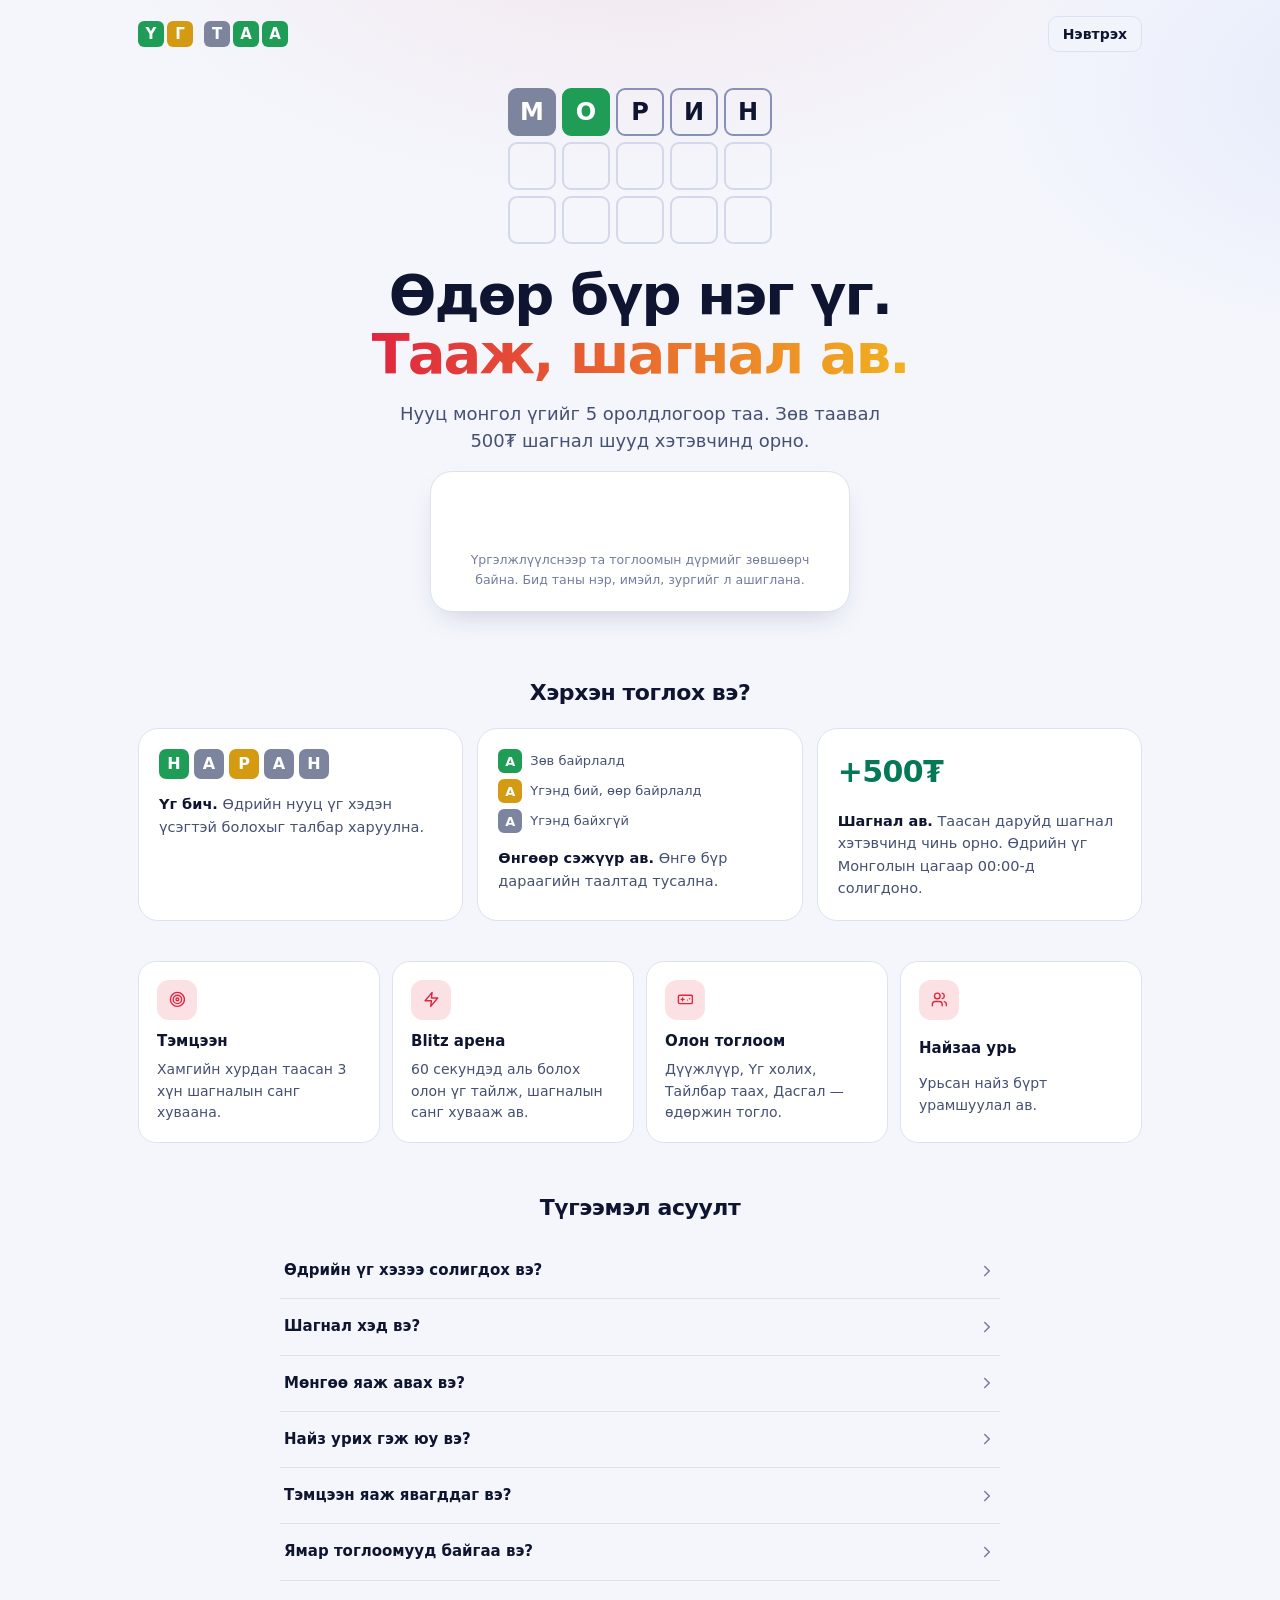
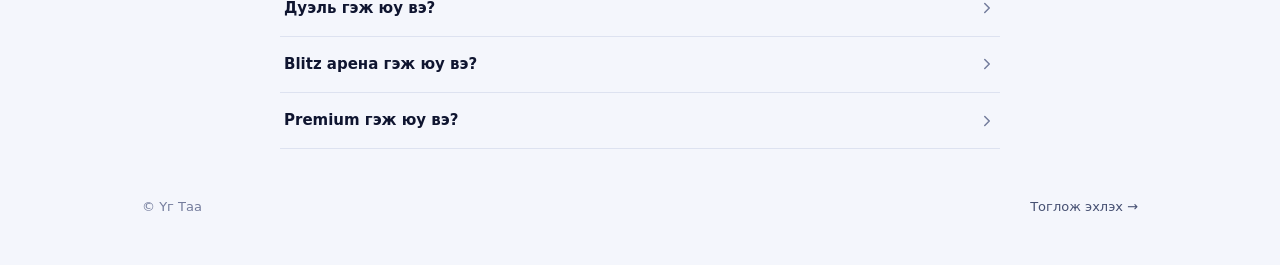
==== commit de5a1f50: "v7.4: Automatic database migrations — no manual setup.php - migrate.php: shared schema migration (ta" ====
--- a/index.html
+++ b/index.html
@@ -26,7 +26,7 @@
   <link rel="preconnect" href="https://fonts.googleapis.com">
   <link rel="preconnect" href="https://fonts.gstatic.com" crossorigin>
   <link rel="stylesheet" href="https://fonts.googleapis.com/css2?family=Rubik:wght@400..800&display=swap">
-  <link rel="stylesheet" href="index.css?v=7.2.0">
+  <link rel="stylesheet" href="index.css?v=7.4.0">
   <script>(function(){try{var p=JSON.parse(localStorage.getItem('ugtaa:prefs')||'{}'),d=document.documentElement;if(p.theme==='dark'||p.theme==='light')d.setAttribute('data-theme',p.theme);if(p.contrast)d.setAttribute('data-contrast','high');}catch(e){}})();</script>
 </head>
 <body>
@@ -167,6 +167,6 @@
   <noscript><div class="noscript">Үг Таа тоглохын тулд хөтчийнхөө JavaScript-ийг идэвхжүүлнэ үү.</div></noscript>
 
   <script src="https://accounts.google.com/gsi/client" async defer></script>
-  <script src="index.js?v=7.2.0" defer></script>
+  <script src="index.js?v=7.4.0" defer></script>
 </body>
 </html>
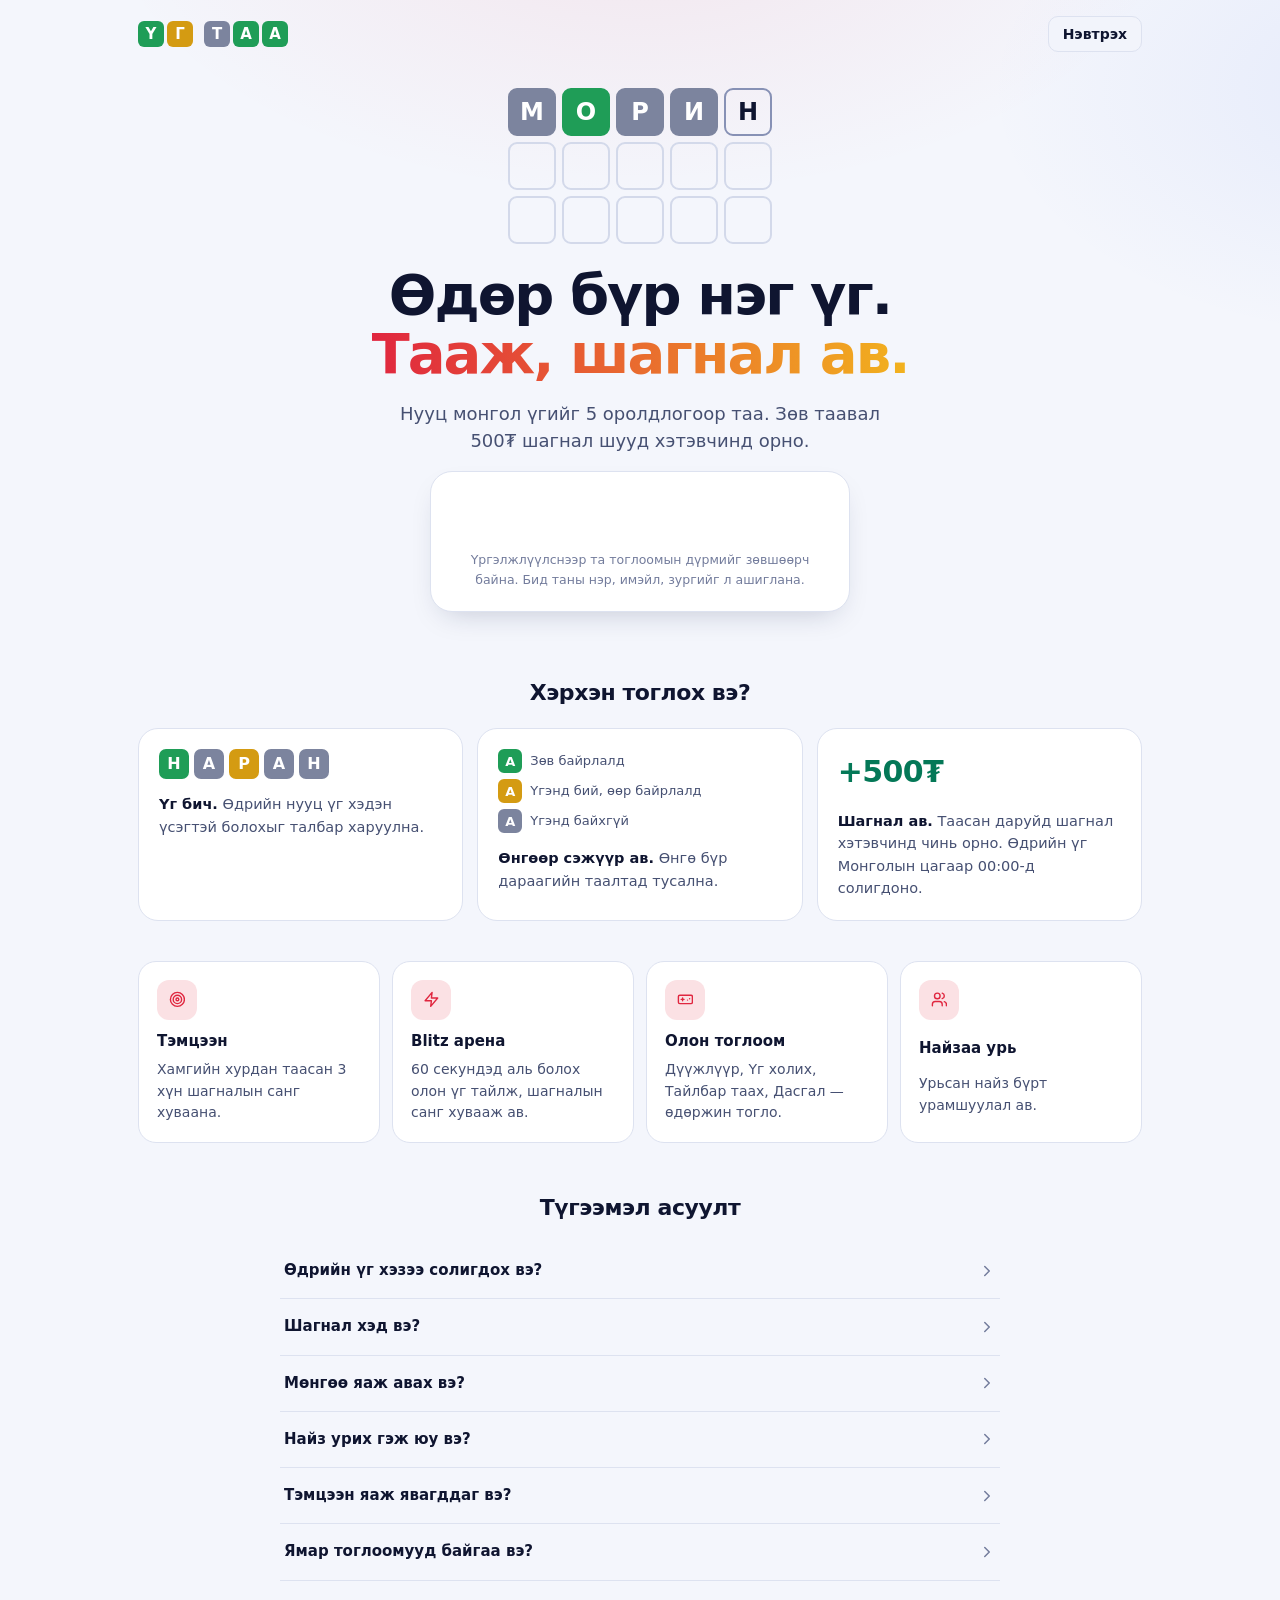
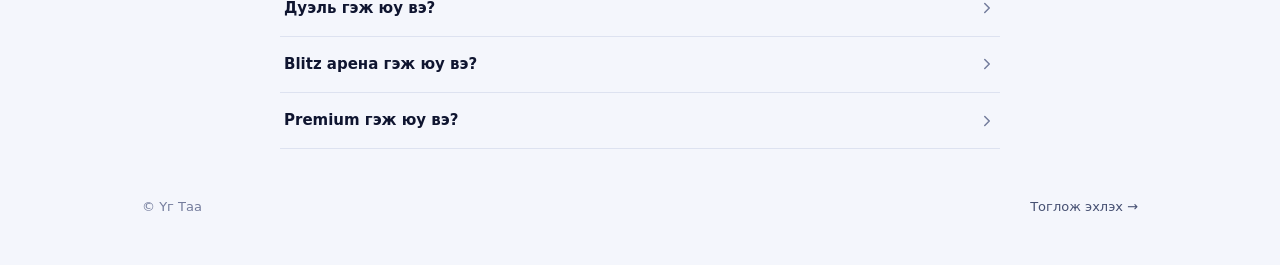
==== commit 8228bd0e: "v7.5.1: Share links point to Vercel, deep links survive login - OG/Twitter image and canonical now u" ====
--- a/index.html
+++ b/index.html
@@ -15,18 +15,25 @@
   <meta property="og:type" content="website">
   <meta property="og:title" content="Үг Таа — Өдөр бүр шинэ монгол үг">
   <meta property="og:description" content="Нууц үгийг 5 оролдлогоор тааж, мөнгөн шагнал ав. Найзуудтайгаа өрсөлд!">
-  <meta property="og:url" content="https://vgtaa.fwh.is/">
-  <meta property="og:image" content="https://vgtaa.fwh.is/icons/og.png">
+  <meta property="og:url" content="https://vgtaa.vercel.app/">
+  <meta property="og:image" content="https://vgtaa.vercel.app/icons/og.png">
+  <meta property="og:image:type" content="image/png">
   <meta property="og:image:width" content="1200">
   <meta property="og:image:height" content="630">
+  <meta property="og:site_name" content="Үг Таа">
+  <meta property="og:locale" content="mn_MN">
   <meta name="twitter:card" content="summary_large_image">
+  <meta name="twitter:title" content="Үг Таа — Өдөр бүр шинэ монгол үг">
+  <meta name="twitter:description" content="Нууц үгийг 5 оролдлогоор тааж, мөнгөн шагнал ав. Найзуудтайгаа өрсөлд!">
+  <meta name="twitter:image" content="https://vgtaa.vercel.app/icons/og.png">
+  <link rel="canonical" href="https://vgtaa.vercel.app/">
   <link rel="manifest" href="manifest.webmanifest">
   <link rel="icon" href="icons/icon.svg" type="image/svg+xml">
   <link rel="apple-touch-icon" href="icons/apple-touch-icon.png">
   <link rel="preconnect" href="https://fonts.googleapis.com">
   <link rel="preconnect" href="https://fonts.gstatic.com" crossorigin>
   <link rel="stylesheet" href="https://fonts.googleapis.com/css2?family=Rubik:wght@400..800&display=swap">
-  <link rel="stylesheet" href="index.css?v=7.4.0">
+  <link rel="stylesheet" href="index.css?v=7.5.1">
   <script>(function(){try{var p=JSON.parse(localStorage.getItem('ugtaa:prefs')||'{}'),d=document.documentElement;if(p.theme==='dark'||p.theme==='light')d.setAttribute('data-theme',p.theme);if(p.contrast)d.setAttribute('data-contrast','high');}catch(e){}})();</script>
 </head>
 <body>
@@ -57,6 +64,7 @@
       <div class="login-card" id="login">
         <div class="inapp-warning" id="inapp-warning" hidden></div>
         <div class="ref-note" id="ref-note" hidden></div>
+        <div class="ref-note route-note" id="route-note" role="status" hidden></div>
         <div class="gsi-slot" id="gsi-btn" data-gsi></div>
         <p class="gsi-fallback" id="gsi-fallback" hidden>Google нэвтрэлт ачаалагдсангүй. Интернэтээ шалгаад <button type="button" class="link-btn" data-action="reload">дахин ачаалах</button>.</p>
         <p class="fine">Үргэлжлүүлснээр та тоглоомын дүрмийг зөвшөөрч байна. Бид таны нэр, имэйл, зургийг л ашиглана.</p>
@@ -116,6 +124,7 @@
         <button class="icon-btn" type="button" data-action="stats" aria-label="Статистик" data-icon="chart"></button>
         <button class="icon-btn" type="button" data-action="settings" aria-label="Тохиргоо" data-icon="sliders"></button>
         <a class="balance-pill" href="#/wallet" aria-label="Хэтэвч"><span id="balance">0</span><span class="cur">₮</span></a>
+        <a class="topup-plus" href="#/topup" aria-label="Хэтэвч цэнэглэх" title="Хэтэвч цэнэглэх" data-icon="plus"></a>
       </div>
     </header>
 
@@ -167,6 +176,6 @@
   <noscript><div class="noscript">Үг Таа тоглохын тулд хөтчийнхөө JavaScript-ийг идэвхжүүлнэ үү.</div></noscript>
 
   <script src="https://accounts.google.com/gsi/client" async defer></script>
-  <script src="index.js?v=7.4.0" defer></script>
+  <script src="index.js?v=7.5.1" defer></script>
 </body>
 </html>
--- a/index.css
+++ b/index.css
@@ -526,6 +526,7 @@
 .gsi-slot.loading { opacity: .5; pointer-events: none; }
 .gsi-fallback, .fine { font-size: 12.5px; color: var(--text-3); }
 .ref-note { display: inline-flex; align-items: center; gap: 6px; font-size: 13px; color: var(--good); }
+.route-note { color: var(--text); text-align: center; }
 .inapp-warning { width: 100%; text-align: left; padding: 12px 14px; border-radius: 14px; background: color-mix(in srgb, var(--warn) 12%, var(--surface)); border: 1px solid color-mix(in srgb, var(--warn) 40%, transparent); font-size: 13.5px; color: var(--text-2); display: grid; gap: 8px; }
 .inapp-title { display: flex; gap: 8px; align-items: center; font-weight: 700; color: var(--text); }
 .inapp-title .i { color: var(--warn); }
@@ -1187,3 +1188,17 @@
 .rev-row b.neg { color: var(--bad); }
 .rev-total { border-bottom: 0; font-size: 16px; font-weight: 800; }
 .rev-card .muted.small { margin-top: 6px; }
+
+/* ── 27. v7.5: Хэтэвч цэнэглэх — «+» товч, админы түргэн тохиргоо ─ */
+.topup-plus {
+  display: grid; place-items: center; width: 30px; height: 30px; margin-left: 4px; border-radius: 50%; flex: none;
+  background: var(--gold); color: #2b1d00; box-shadow: 0 4px 12px -6px var(--gold); transition: transform .12s, filter .15s;
+}
+.topup-plus:hover { filter: brightness(1.08); }
+.topup-plus:active { transform: scale(.92); }
+.topup-plus .i { width: 18px; height: 18px; stroke-width: 2.6; }
+@media (max-width: 360px) { .topup-plus { width: 26px; height: 26px; margin-left: 3px; } }
+.setup-hero { display: flex; gap: 12px; align-items: flex-start; margin-bottom: 14px; }
+.setup-hero > .i { width: 30px; height: 30px; color: var(--gold-text); flex: none; }
+.setup-hero b { display: block; font-size: 16px; }
+.setup-hero small { font-size: 13px; color: var(--text-2); line-height: 1.4; }
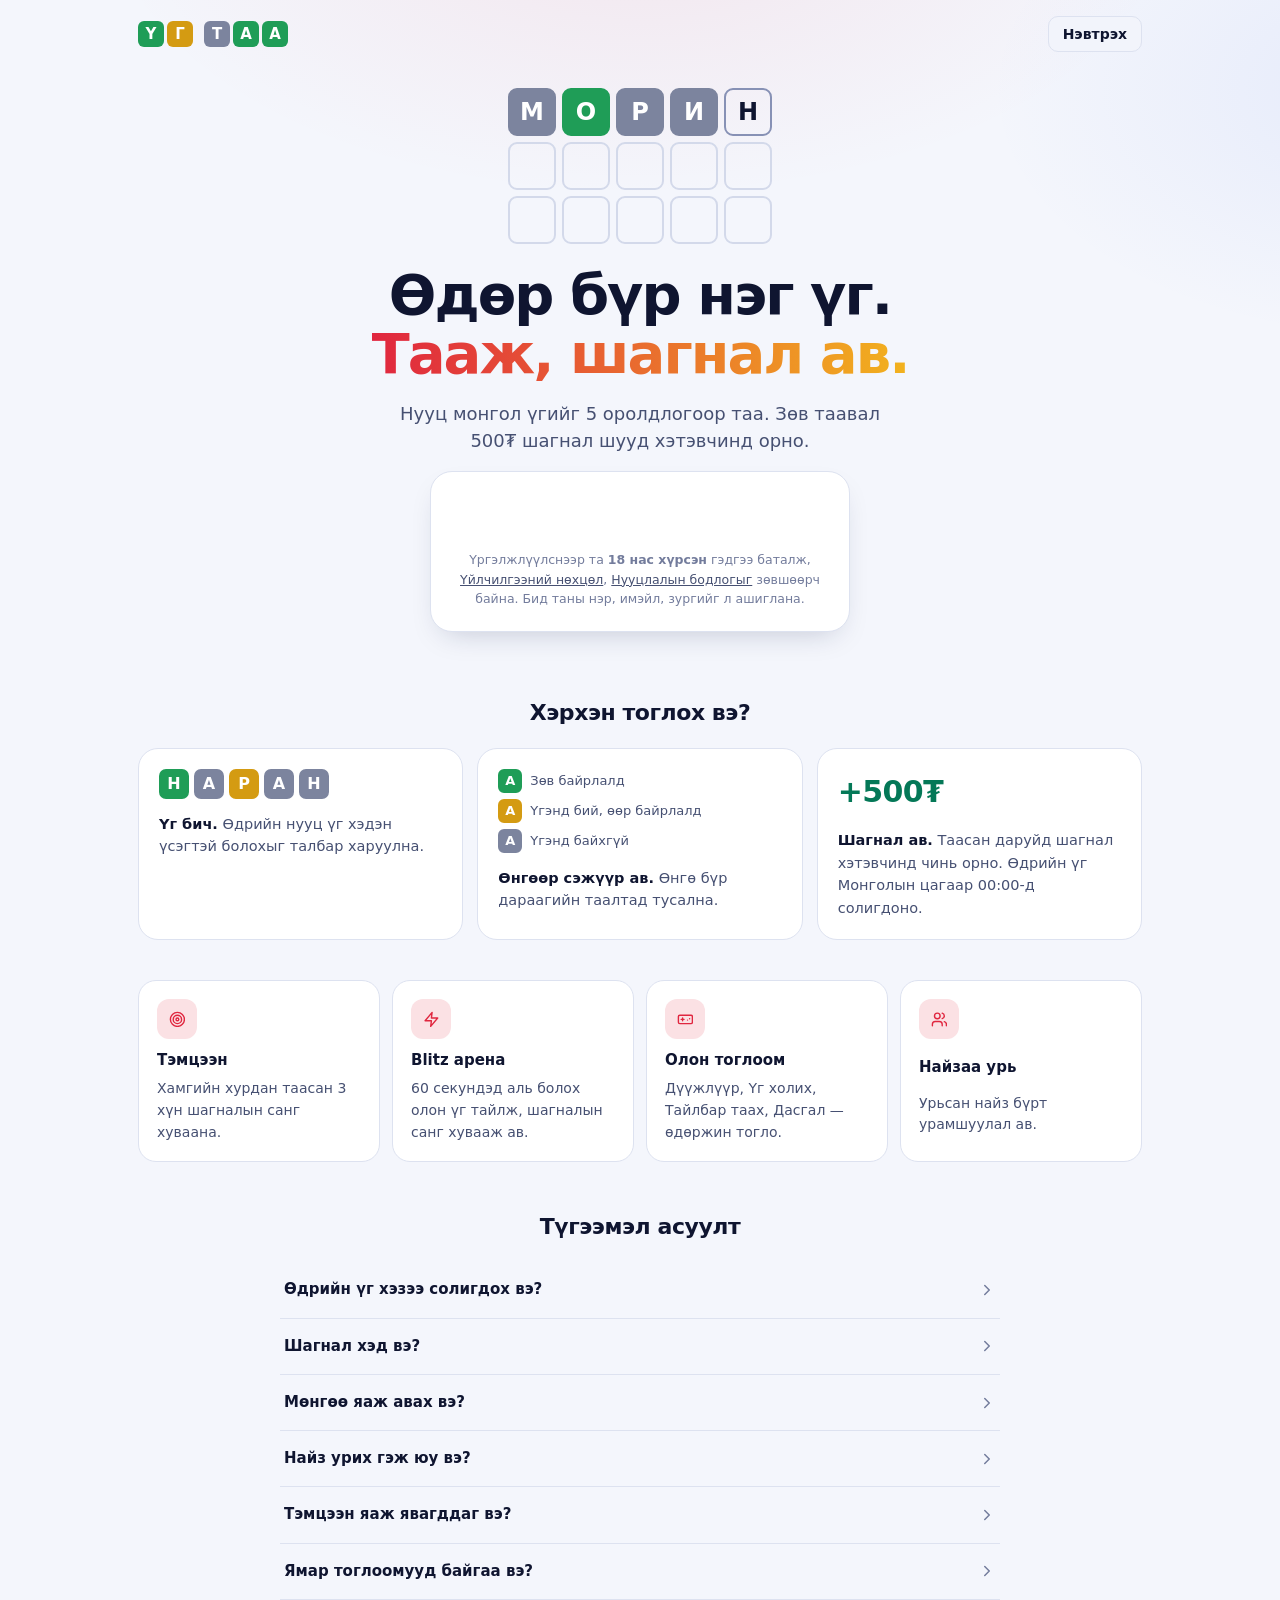
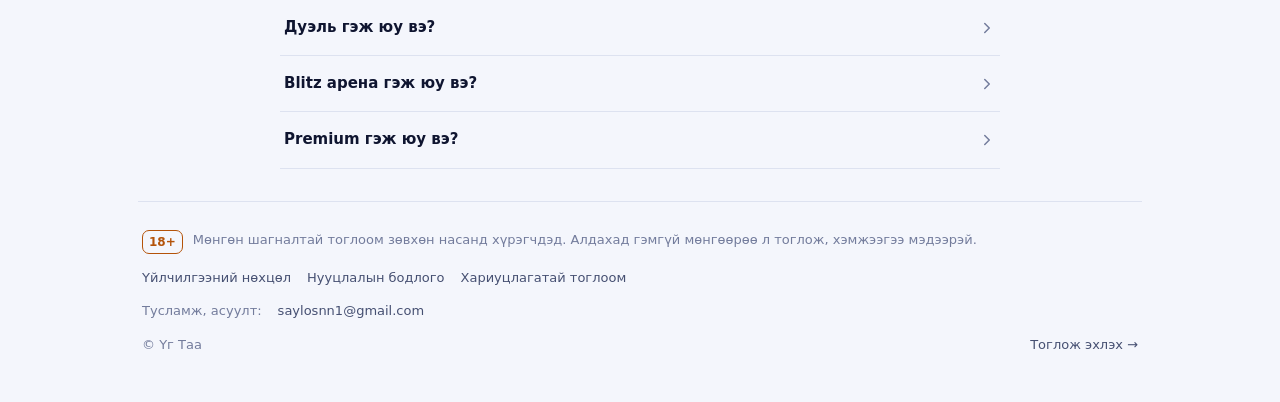
==== commit dddb9df9: "v7.6: Terms, privacy, 18+ notice, instant landing - New terms.html and privacy.html; fees and limits" ====
--- a/index.html
+++ b/index.html
@@ -33,7 +33,7 @@
   <link rel="preconnect" href="https://fonts.googleapis.com">
   <link rel="preconnect" href="https://fonts.gstatic.com" crossorigin>
   <link rel="stylesheet" href="https://fonts.googleapis.com/css2?family=Rubik:wght@400..800&display=swap">
-  <link rel="stylesheet" href="index.css?v=7.5.1">
+  <link rel="stylesheet" href="index.css?v=7.6.0">
   <script>(function(){try{var p=JSON.parse(localStorage.getItem('ugtaa:prefs')||'{}'),d=document.documentElement;if(p.theme==='dark'||p.theme==='light')d.setAttribute('data-theme',p.theme);if(p.contrast)d.setAttribute('data-contrast','high');}catch(e){}})();</script>
 </head>
 <body>
@@ -67,7 +67,7 @@
         <div class="ref-note route-note" id="route-note" role="status" hidden></div>
         <div class="gsi-slot" id="gsi-btn" data-gsi></div>
         <p class="gsi-fallback" id="gsi-fallback" hidden>Google нэвтрэлт ачаалагдсангүй. Интернэтээ шалгаад <button type="button" class="link-btn" data-action="reload">дахин ачаалах</button>.</p>
-        <p class="fine">Үргэлжлүүлснээр та тоглоомын дүрмийг зөвшөөрч байна. Бид таны нэр, имэйл, зургийг л ашиглана.</p>
+        <p class="fine">Үргэлжлүүлснээр та <b>18 нас хүрсэн</b> гэдгээ баталж, <a href="terms.html">Үйлчилгээний нөхцөл</a>, <a href="privacy.html">Нууцлалын бодлогыг</a> зөвшөөрч байна. Бид таны нэр, имэйл, зургийг л ашиглана.</p>
       </div>
     </section>
 
@@ -108,8 +108,18 @@
     </section>
 
     <footer class="landing-foot">
-      <span>© Үг Таа</span>
-      <a href="#login">Тоглож эхлэх →</a>
+      <div class="foot-age"><span class="age-badge">18+</span><span>Мөнгөн шагналтай тоглоом зөвхөн насанд хүрэгчдэд. Алдахад гэмгүй мөнгөөрөө л тоглож, хэмжээгээ мэдээрэй.</span></div>
+      <nav class="foot-links" aria-label="Мэдээлэл">
+        <a href="terms.html">Үйлчилгээний нөхцөл</a>
+        <a href="privacy.html">Нууцлалын бодлого</a>
+        <a href="terms.html#responsible">Хариуцлагатай тоглоом</a>
+      </nav>
+      <div class="foot-contact">
+        <span class="muted">Тусламж, асуулт:</span>
+        <a id="foot-email" href="mailto:saylosnn1@gmail.com">saylosnn1@gmail.com</a>
+        <a id="foot-fb" href="#" target="_blank" rel="noopener" hidden>Facebook</a>
+      </div>
+      <div class="foot-bottom"><span>© Үг Таа</span><a href="#login">Тоглож эхлэх →</a></div>
     </footer>
   </div>
 
@@ -176,6 +186,6 @@
   <noscript><div class="noscript">Үг Таа тоглохын тулд хөтчийнхөө JavaScript-ийг идэвхжүүлнэ үү.</div></noscript>
 
   <script src="https://accounts.google.com/gsi/client" async defer></script>
-  <script src="index.js?v=7.5.1" defer></script>
+  <script src="index.js?v=7.6.0" defer></script>
 </body>
 </html>
--- a/index.css
+++ b/index.css
@@ -136,13 +136,13 @@
 
 .splash {
   position: fixed; inset: 0; z-index: 200; display: grid; place-items: center;
-  background: var(--glow), var(--bg); transition: opacity .35s ease, visibility .35s;
-}
-.splash .lt { animation: splash-in .6s cubic-bezier(.2, .8, .3, 1.3) both; }
-.splash .lt:nth-child(2) { animation-delay: .07s; }
-.splash .lt:nth-child(4) { animation-delay: .14s; }
-.splash .lt:nth-child(5) { animation-delay: .21s; }
-.splash .lt:nth-child(6) { animation-delay: .28s; }
+  background: var(--glow), var(--bg); transition: opacity .25s ease, visibility .25s;
+}
+.splash .lt { animation: splash-in .4s cubic-bezier(.2, .8, .3, 1.3) both; }
+.splash .lt:nth-child(2) { animation-delay: .04s; }
+.splash .lt:nth-child(4) { animation-delay: .08s; }
+.splash .lt:nth-child(5) { animation-delay: .12s; }
+.splash .lt:nth-child(6) { animation-delay: .16s; }
 .splash.hide { opacity: 0; visibility: hidden; }
 @keyframes splash-in { from { transform: scale(.4) rotateX(80deg); opacity: 0; } to { transform: none; opacity: 1; } }
 
@@ -554,8 +554,15 @@
 .faq-item .chev { color: var(--text-3); transition: transform .2s; }
 .faq-item[open] .chev { transform: rotate(90deg); }
 .faq-item p { padding: 0 4px 16px; color: var(--text-2); font-size: 14.5px; }
-.landing-foot { display: flex; justify-content: space-between; padding: 28px 4px 8px; color: var(--text-3); font-size: 13px; }
+.landing-foot { display: grid; gap: 14px; padding: 28px 4px 8px; margin-top: 12px; border-top: 1px solid var(--line); color: var(--text-3); font-size: 13px; line-height: 1.5; }
 .landing-foot a { color: var(--text-2); }
+.landing-foot a:hover { color: var(--text); }
+.foot-age { display: flex; gap: 10px; align-items: flex-start; }
+.age-badge { flex: none; display: inline-grid; place-items: center; min-width: 34px; height: 24px; padding: 0 6px; border-radius: 7px; border: 1.5px solid var(--warn); color: var(--warn); font-weight: 800; font-size: 12px; }
+.foot-links, .foot-contact { display: flex; flex-wrap: wrap; gap: 6px 16px; }
+.foot-contact a { word-break: break-all; }
+.foot-bottom { display: flex; justify-content: space-between; gap: 12px; }
+.fine a { color: var(--text-2); text-decoration: underline; }
 @media (max-width: 760px) {
   .steps { grid-template-columns: 1fr; }
   .features { grid-template-columns: 1fr 1fr; }
@@ -1202,3 +1209,17 @@
 .setup-hero > .i { width: 30px; height: 30px; color: var(--gold-text); flex: none; }
 .setup-hero b { display: block; font-size: 16px; }
 .setup-hero small { font-size: 13px; color: var(--text-2); line-height: 1.4; }
+
+/* ── 28. v7.6: Үйлчилгээний нөхцөл, Нууцлалын бодлого ───────────── */
+.legal { max-width: 720px; margin: 0 auto; padding: max(20px, env(safe-area-inset-top)) 16px 48px; line-height: 1.65; color: var(--text-2); }
+.legal-top { display: flex; align-items: center; justify-content: space-between; gap: 12px; margin-bottom: 24px; }
+.legal h1 { color: var(--text); font-size: 26px; line-height: 1.25; margin: 0 0 4px; }
+.legal h2 { color: var(--text); font-size: 18px; margin: 28px 0 8px; scroll-margin-top: 16px; }
+.legal p, .legal li { font-size: 15px; }
+.legal ul, .legal ol { padding-left: 22px; }
+.legal li { margin: 4px 0; }
+.legal a { color: var(--blue); }
+.legal b { color: var(--text); }
+.legal .updated { color: var(--text-3); font-size: 13px; margin: 0; }
+.legal .callout { margin: 16px 0; padding: 12px 14px; border-radius: 14px; background: color-mix(in srgb, var(--warn) 10%, var(--surface)); border: 1px solid color-mix(in srgb, var(--warn) 35%, transparent); }
+.legal-foot { display: flex; flex-wrap: wrap; gap: 6px 16px; margin-top: 36px; padding-top: 16px; border-top: 1px solid var(--line); font-size: 13px; }
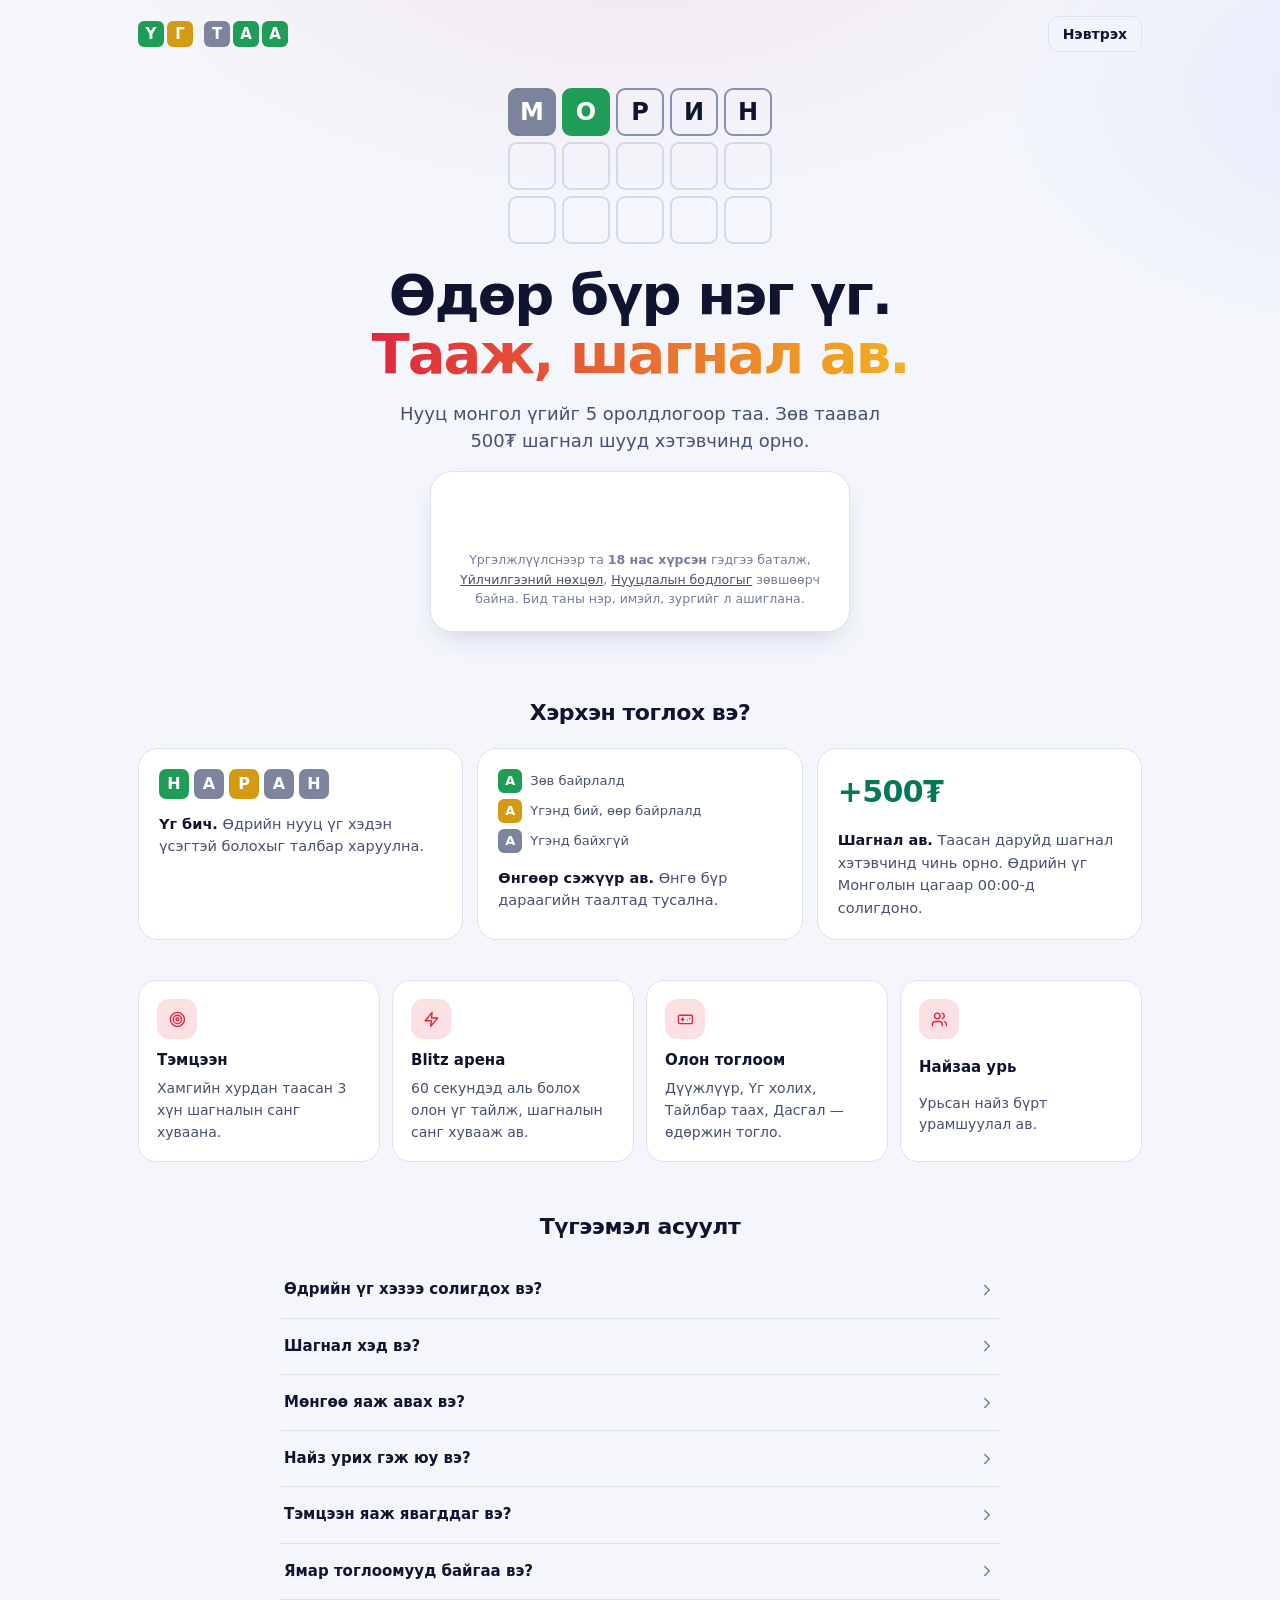
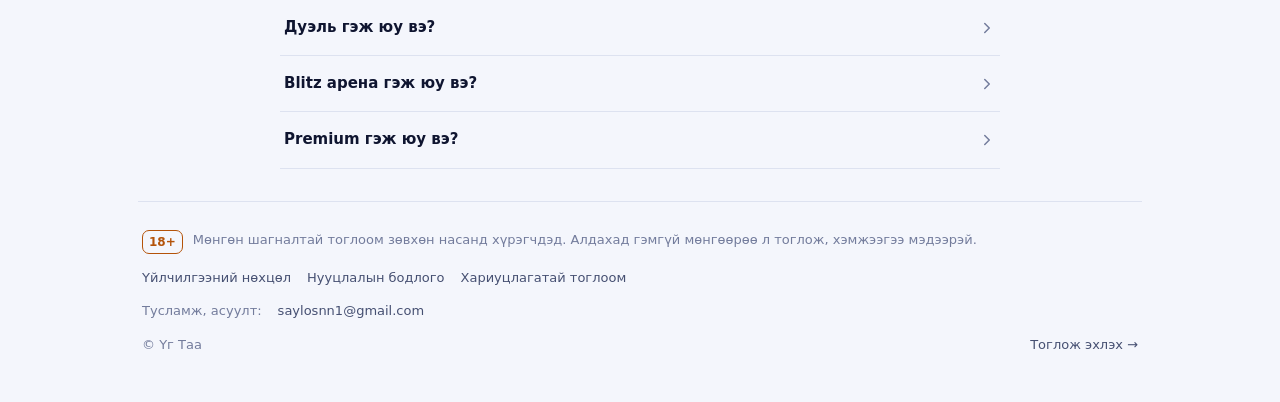
==== commit 6a537852: "v7.7: Android app, 3D Taa mascot, native Google sign-in - android/: Kotlin WebView app (mn.ugtaa.app" ====
--- a/index.html
+++ b/index.html
@@ -33,7 +33,7 @@
   <link rel="preconnect" href="https://fonts.googleapis.com">
   <link rel="preconnect" href="https://fonts.gstatic.com" crossorigin>
   <link rel="stylesheet" href="https://fonts.googleapis.com/css2?family=Rubik:wght@400..800&display=swap">
-  <link rel="stylesheet" href="index.css?v=7.6.0">
+  <link rel="stylesheet" href="index.css?v=7.7.0">
   <script>(function(){try{var p=JSON.parse(localStorage.getItem('ugtaa:prefs')||'{}'),d=document.documentElement;if(p.theme==='dark'||p.theme==='light')d.setAttribute('data-theme',p.theme);if(p.contrast)d.setAttribute('data-contrast','high');}catch(e){}})();</script>
 </head>
 <body>
@@ -186,6 +186,6 @@
   <noscript><div class="noscript">Үг Таа тоглохын тулд хөтчийнхөө JavaScript-ийг идэвхжүүлнэ үү.</div></noscript>
 
   <script src="https://accounts.google.com/gsi/client" async defer></script>
-  <script src="index.js?v=7.6.0" defer></script>
+  <script src="index.js?v=7.7.0" defer></script>
 </body>
 </html>
--- a/index.css
+++ b/index.css
@@ -524,6 +524,12 @@
 .login-card { display: grid; justify-items: center; gap: 12px; width: min(100%, 420px); padding: 22px 20px; border-radius: 22px; background: var(--surface); border: 1px solid var(--line); box-shadow: var(--shadow); scroll-margin-top: 20px; }
 .gsi-slot { min-height: 44px; width: 100%; display: grid; place-items: center; }
 .gsi-slot.loading { opacity: .5; pointer-events: none; }
+/* Android апп доторх натив Google товч — Google-ийн брэндийн дүрмийн дагуу */
+.native-gsi { display: inline-flex; align-items: center; justify-content: center; gap: 12px; width: min(100%, 360px); height: 44px; padding: 0 18px; border-radius: 999px; border: 1px solid #747775; background: #fff; color: #1f1f1f; font: 500 15px/1 Rubik, system-ui, sans-serif; cursor: pointer; }
+:root[data-theme="dark"] .native-gsi, :root:not([data-theme]) .native-gsi { background: #131314; color: #e3e3e3; border-color: #8e918f; }
+@media (prefers-color-scheme: light) { :root:not([data-theme]) .native-gsi { background: #fff; color: #1f1f1f; border-color: #747775; } }
+.native-gsi:active { transform: scale(.98); }
+.native-gsi svg { flex: none; }
 .gsi-fallback, .fine { font-size: 12.5px; color: var(--text-3); }
 .ref-note { display: inline-flex; align-items: center; gap: 6px; font-size: 13px; color: var(--good); }
 .route-note { color: var(--text); text-align: center; }
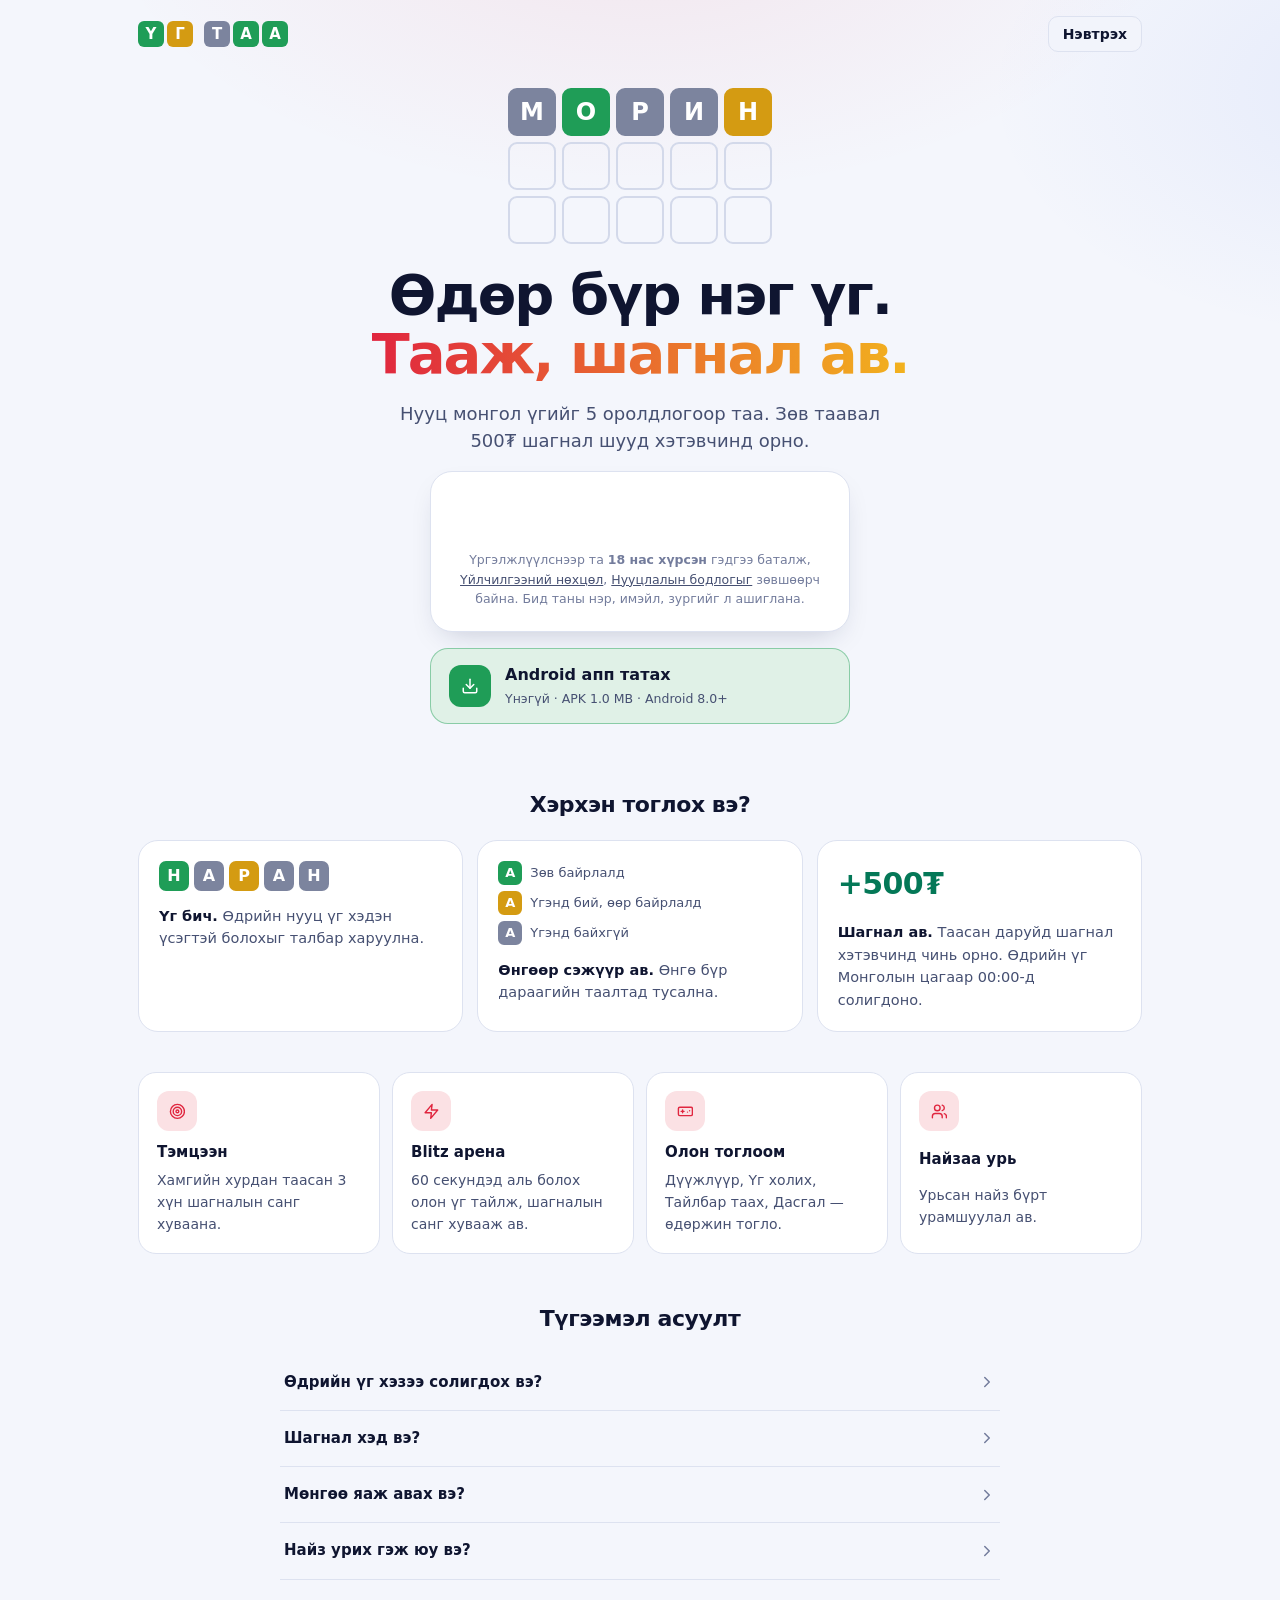
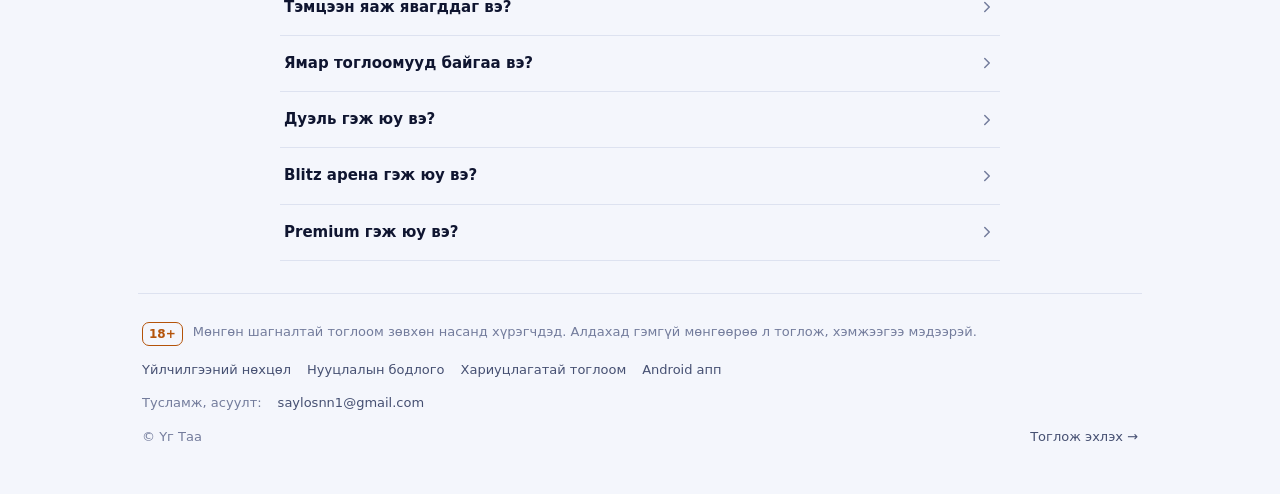
==== commit 5d3d499c: "v7.7.1: Android app download button - download/ugtaa.apk: signed release APK (mn.ugtaa.app 1.0.0, 1." ====
--- a/index.html
+++ b/index.html
@@ -33,7 +33,7 @@
   <link rel="preconnect" href="https://fonts.googleapis.com">
   <link rel="preconnect" href="https://fonts.gstatic.com" crossorigin>
   <link rel="stylesheet" href="https://fonts.googleapis.com/css2?family=Rubik:wght@400..800&display=swap">
-  <link rel="stylesheet" href="index.css?v=7.7.0">
+  <link rel="stylesheet" href="index.css?v=7.7.1">
   <script>(function(){try{var p=JSON.parse(localStorage.getItem('ugtaa:prefs')||'{}'),d=document.documentElement;if(p.theme==='dark'||p.theme==='light')d.setAttribute('data-theme',p.theme);if(p.contrast)d.setAttribute('data-contrast','high');}catch(e){}})();</script>
 </head>
 <body>
@@ -69,6 +69,11 @@
         <p class="gsi-fallback" id="gsi-fallback" hidden>Google нэвтрэлт ачаалагдсангүй. Интернэтээ шалгаад <button type="button" class="link-btn" data-action="reload">дахин ачаалах</button>.</p>
         <p class="fine">Үргэлжлүүлснээр та <b>18 нас хүрсэн</b> гэдгээ баталж, <a href="terms.html">Үйлчилгээний нөхцөл</a>, <a href="privacy.html">Нууцлалын бодлогыг</a> зөвшөөрч байна. Бид таны нэр, имэйл, зургийг л ашиглана.</p>
       </div>
+
+      <a class="app-dl" href="download/ugtaa.apk" download="UgTaa.apk" data-apk hidden>
+        <span class="app-dl-ic" data-icon="download"></span>
+        <span class="app-dl-t"><b>Android апп татах</b><small>Үнэгүй · APK 1.0 MB · Android 8.0+</small></span>
+      </a>
     </section>
 
     <section class="how">
@@ -113,6 +118,7 @@
         <a href="terms.html">Үйлчилгээний нөхцөл</a>
         <a href="privacy.html">Нууцлалын бодлого</a>
         <a href="terms.html#responsible">Хариуцлагатай тоглоом</a>
+        <a href="download/ugtaa.apk" download="UgTaa.apk" data-apk hidden>Android апп</a>
       </nav>
       <div class="foot-contact">
         <span class="muted">Тусламж, асуулт:</span>
@@ -186,6 +192,6 @@
   <noscript><div class="noscript">Үг Таа тоглохын тулд хөтчийнхөө JavaScript-ийг идэвхжүүлнэ үү.</div></noscript>
 
   <script src="https://accounts.google.com/gsi/client" async defer></script>
-  <script src="index.js?v=7.7.0" defer></script>
+  <script src="index.js?v=7.7.1" defer></script>
 </body>
 </html>
--- a/index.css
+++ b/index.css
@@ -530,6 +530,14 @@
 @media (prefers-color-scheme: light) { :root:not([data-theme]) .native-gsi { background: #fff; color: #1f1f1f; border-color: #747775; } }
 .native-gsi:active { transform: scale(.98); }
 .native-gsi svg { flex: none; }
+/* Android апп татах (download/ugtaa.apk) */
+.app-dl { display: flex; align-items: center; gap: 14px; width: min(100%, 420px); padding: 14px 18px; border-radius: 18px; text-align: left; color: var(--text); text-decoration: none; background: color-mix(in srgb, var(--correct) 14%, var(--surface)); border: 1px solid color-mix(in srgb, var(--correct) 45%, transparent); transition: transform .15s, background-color .15s; }
+.app-dl:hover { background: color-mix(in srgb, var(--correct) 22%, var(--surface)); }
+.app-dl:active { transform: scale(.98); }
+.app-dl-ic { flex: none; width: 42px; height: 42px; border-radius: 12px; display: grid; place-items: center; background: var(--correct); color: #fff; }
+.app-dl-t { display: grid; gap: 2px; }
+.app-dl-t b { font-size: 16px; }
+.app-dl-t small { font-size: 12.5px; color: var(--text-2); }
 .gsi-fallback, .fine { font-size: 12.5px; color: var(--text-3); }
 .ref-note { display: inline-flex; align-items: center; gap: 6px; font-size: 13px; color: var(--good); }
 .route-note { color: var(--text); text-align: center; }
